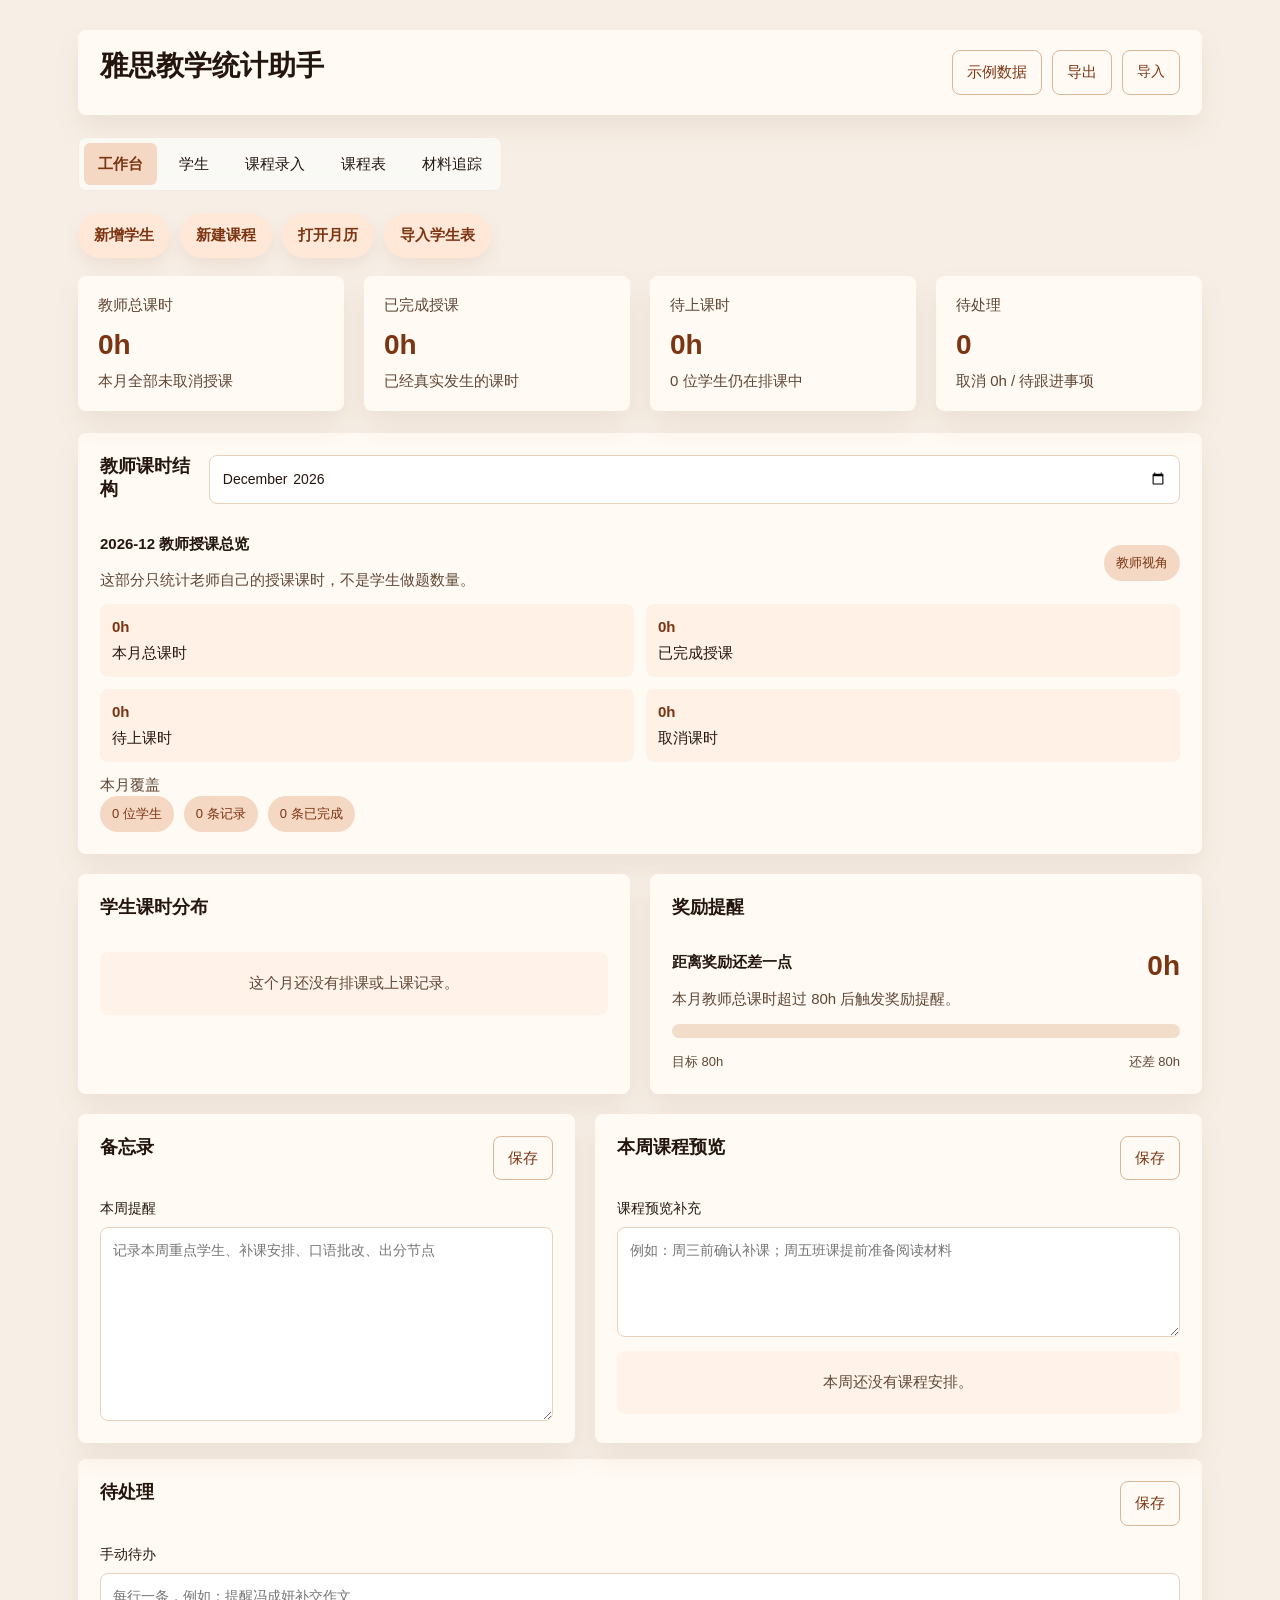
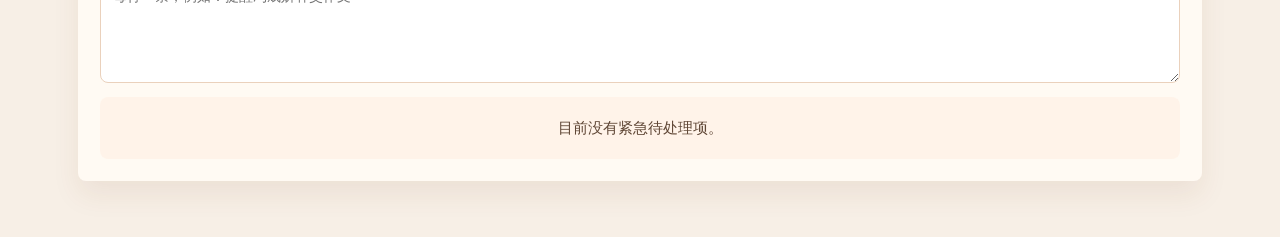
==== index.html @ 8e9b09d6 "Initial version of IELTS teaching assistant" ====
<!DOCTYPE html>
<html lang="zh-CN">
  <head>
    <meta charset="UTF-8" />
    <meta name="viewport" content="width=device-width, initial-scale=1.0" />
    <title>雅思教学统计助手</title>
    <link rel="stylesheet" href="./style.css" />
  </head>
  <body>
    <div class="app-shell">
      <header class="topbar">
        <div class="brand-block">
          <h1>雅思教学统计助手</h1>
        </div>
        <div class="top-actions">
          <button id="seedDemoBtn" class="ghost-btn">示例数据</button>
          <button id="exportBtn" class="ghost-btn">导出</button>
          <label class="ghost-btn import-btn">
            导入
            <input id="importInput" type="file" accept="application/json" />
          </label>
        </div>
      </header>

      <nav class="tab-bar" aria-label="主导航">
        <button class="tab-btn active" data-tab="dashboard">工作台</button>
        <button class="tab-btn" data-tab="students">学生</button>
        <button class="tab-btn" data-tab="records">课程录入</button>
        <button class="tab-btn" data-tab="schedule">课程表</button>
        <button class="tab-btn" data-tab="tracker">材料追踪</button>
      </nav>

      <section class="quick-actions" aria-label="快捷操作">
        <button class="quick-action-btn" data-quick-target="students">新增学生</button>
        <button class="quick-action-btn" data-quick-target="records">新建课程</button>
        <button class="quick-action-btn" data-quick-target="schedule">打开月历</button>
        <button class="quick-action-btn" data-quick-trigger="student-import">导入学生表</button>
      </section>

      <section class="stats-strip" id="summaryGrid"></section>

      <main>
        <section class="tab-panel active" id="dashboard">
          <article class="panel-card priority-panel">
            <div class="panel-head">
              <h2>教师课时结构</h2>
              <input id="monthPicker" type="month" />
            </div>
            <div id="teacherOverviewPanel"></div>
          </article>

          <div class="dashboard-grid">
            <article class="panel-card">
              <div class="panel-head">
                <h2>学生课时分布</h2>
              </div>
              <div id="monthlyHours" class="stack-list compact"></div>
            </article>

            <article class="panel-card">
              <div class="panel-head">
                <h2>奖励提醒</h2>
              </div>
              <div id="rewardPanel"></div>
            </article>
          </div>

          <div class="dashboard-grid dashboard-secondary">
            <article class="panel-card">
              <div class="panel-head">
                <h2>备忘录</h2>
                <button id="saveMemoBtn" type="button" class="ghost-btn">保存</button>
              </div>
              <label class="full-span">
                本周提醒
                <textarea id="memoInput" rows="8" placeholder="记录本周重点学生、补课安排、口语批改、出分节点"></textarea>
              </label>
            </article>

            <article class="panel-card">
              <div class="panel-head">
                <h2>本周课程预览</h2>
                <button id="saveWeekNoteBtn" type="button" class="ghost-btn">保存</button>
              </div>
              <label class="full-span dashboard-note">
                课程预览补充
                <textarea id="weekNoteInput" rows="4" placeholder="例如：周三前确认补课；周五班课提前准备阅读材料"></textarea>
              </label>
              <div id="dashboardWeekPanel" class="stack-list compact"></div>
            </article>
          </div>

          <article class="panel-card full-width">
            <div class="panel-head">
              <h2>待处理</h2>
              <button id="saveTodoBtn" type="button" class="ghost-btn">保存</button>
            </div>
            <label class="full-span dashboard-note">
              手动待办
              <textarea id="todoInput" rows="4" placeholder="每行一条，例如：提醒冯成妍补交作文"></textarea>
            </label>
            <div id="followUpList" class="stack-list"></div>
          </article>
        </section>

        <section class="tab-panel" id="students">
          <div class="workspace-grid">
            <article class="panel-card">
              <div class="panel-head">
                <h2>学生列表</h2>
                <div class="panel-actions">
                  <a class="ghost-btn" href="./student-import-template.xlsx" download>Excel范本</a>
                  <label class="ghost-btn import-btn">
                    导入学生Excel
                    <input id="studentExcelInput" type="file" accept=".xlsx,.csv" />
                  </label>
                </div>
              </div>
              <div id="studentList" class="stack-list"></div>
            </article>

            <article class="panel-card">
              <div class="panel-head">
                <h2>学生资料</h2>
              </div>
              <form id="studentForm" class="form-grid">
                <input type="hidden" id="studentId" />
                <label>
                  学生姓名
                  <input id="studentName" type="text" placeholder="例如：Luna" required />
                </label>
                <div class="field-shell">
                  <span class="field-title">考试类型</span>
                  <input id="studentExam" type="hidden" />
                  <div id="studentExamPicker" class="segmented-row"></div>
                </div>
                <div class="field-shell">
                  <span class="field-title">语言基础</span>
                  <input id="studentFoundation" type="hidden" />
                  <div id="studentFoundationPicker" class="segmented-row"></div>
                </div>
                <label>
                  当前基础分数
                  <input id="studentFoundationScore" type="text" placeholder="例如：IELTS 5.5 / TOEFL 80" />
                </label>
                <div class="field-shell">
                  <div class="field-head">
                    <span class="field-title">目标分数</span>
                    <strong id="studentTargetDisplay">6.5</strong>
                  </div>
                  <input id="studentTargetRange" type="range" />
                  <div id="studentTargetTicks" class="range-ticks"></div>
                </div>
                <input id="studentTarget" type="hidden" />
                <label>
                  考试日期
                  <input id="studentExamDate" type="date" />
                </label>
                <div class="field-shell full-span">
                  <span class="field-title">课程类型</span>
                  <input id="studentCourseMode" type="hidden" />
                  <div id="studentCourseModePicker" class="segmented-row"></div>
                  <div class="form-grid compact-grid">
                    <label>
                      套餐
                      <select id="studentPackagePlan"></select>
                    </label>
                    <label>
                      课时量
                      <input id="studentPackageHours" type="number" min="0" step="1" placeholder="可手动调整" />
                    </label>
                  </div>
                </div>
                <label>
                  匹配助教
                  <select id="studentAssistant">
                    <option value="未匹配">未匹配</option>
                    <option value="Polla">Polla</option>
                    <option value="其他助教">其他助教</option>
                  </select>
                </label>
                <label class="full-span">
                  备注
                  <textarea id="studentNotes" rows="4" placeholder="记录考试日期、学习风格或特殊情况"></textarea>
                </label>
                <div class="form-actions full-span">
                  <button type="submit" class="primary-btn">保存学生</button>
                  <button type="button" id="resetStudentBtn" class="ghost-btn">清空</button>
                </div>
              </form>
            </article>
          </div>
        </section>

        <section class="tab-panel" id="records">
          <div class="workspace-grid record-workspace">
            <article class="panel-card">
              <div class="panel-head">
                <h2>课程录入</h2>
              </div>
              <form id="recordForm" class="record-form">
                <input type="hidden" id="recordId" />
                <input type="hidden" id="recordDuration" />

                <div class="form-grid">
                  <label>
                    学生
                    <select id="recordStudent" required></select>
                  </label>
                  <label>
                    日期
                    <input id="recordDate" type="date" required />
                  </label>
                  <label>
                    状态
                    <select id="recordStatus">
                      <option value="scheduled">已排课</option>
                      <option value="completed">已完成</option>
                      <option value="cancelled">已取消</option>
                    </select>
                  </label>
                </div>

                <section class="form-section">
                  <div class="section-head">
                    <h3>上课时间</h3>
                    <p>用时段来记录一节课，让老师和学生都能看到时间投入的分量。</p>
                  </div>
                  <div class="time-zone-card">
                    <div class="form-grid compact-grid">
                      <label>
                        开始时间
                        <input id="recordStartTime" type="time" required />
                      </label>
                      <label>
                        结束时间
                        <input id="recordEndTime" type="time" required />
                      </label>
                    </div>
                    <div class="time-weight">
                      <div class="time-weight-meta">
                        <span class="field-title">本节课时长</span>
                        <strong id="recordDurationDisplay">2.0h</strong>
                      </div>
                      <div class="time-weight-track">
                        <div id="recordTimeWeightBar" class="time-weight-bar"></div>
                      </div>
                      <div class="time-weight-notes">
                        <span>08:00</span>
                        <span>12:00</span>
                        <span>16:00</span>
                        <span>20:00</span>
                        <span>24:00</span>
                      </div>
                    </div>
                  </div>
                </section>

                <section class="form-section">
                  <div class="section-head">
                    <h3>授课内容</h3>
                    <p>课堂模块、教材和写作记录都归档在这里，和课后作业分开统计。</p>
                  </div>
                  <div id="lessonTagPicker" class="chip-grid"></div>
                  <div class="custom-module-row">
                    <input id="customLessonTagInput" type="text" placeholder="输入新的课堂模块，例如：口语模考" />
                    <button id="addCustomLessonTagBtn" type="button" class="ghost-btn">添加模块</button>
                  </div>
                </section>

                <section class="form-section teaching-content-section">
                  <div class="section-head">
                    <h3>教材模块</h3>
                    <p>不再手输题号，改成按教材结构选取。</p>
                  </div>
                  <div class="material-builder">
                    <div class="builder-grid">
                      <label>
                        模块
                        <select id="builderModule">
                          <option value="listening">剑雅听力</option>
                          <option value="reading">剑雅阅读</option>
                          <option value="external-reading">外刊精读</option>
                        </select>
                      </label>
                      <label>
                        套数
                        <select id="builderSeries"></select>
                      </label>
                      <label>
                        Test
                        <select id="builderTest">
                          <option value="1">Test 1</option>
                          <option value="2">Test 2</option>
                          <option value="3">Test 3</option>
                          <option value="4">Test 4</option>
                        </select>
                      </label>
                    </div>

                    <div id="builderPartPicker" class="chip-grid"></div>

                    <div class="form-actions">
                      <button type="button" id="addCompletedMaterialsBtn" class="primary-btn">加入本次课堂</button>
                      <button type="button" id="addAssignedMaterialsBtn" class="ghost-btn">加入课后作业</button>
                    </div>
                  </div>
                </section>

                <section class="form-section preview-section">
                  <div>
                    <div class="section-mini">本次课堂</div>
                    <div id="completedPreview" class="preview-list"></div>
                  </div>
                  <div>
                    <div class="section-mini">课后作业</div>
                    <div id="assignedPreview" class="preview-list"></div>
                  </div>
                </section>

                <section class="form-section teaching-content-section">
                  <div class="section-head">
                    <h3>写作记录</h3>
                    <p>Task 1 / Task 2 是课堂授课内容，不计入作业完成度。</p>
                  </div>
                  <div class="writing-panel">
                    <div class="section-mini">Task 1 题型</div>
                    <div id="writingTask1Picker" class="chip-grid"></div>
                    <div class="section-mini">Task 2 题型</div>
                    <div id="writingTask2Picker" class="chip-grid"></div>
                    <label class="full-span">
                      写作情况
                      <textarea id="recordWritingNote" rows="3" placeholder="例如：Task2审题偏宽，段落论证需要补例子"></textarea>
                    </label>
                  </div>
                </section>

                <section class="form-section">
                  <div class="section-head">
                    <h3>自动建议</h3>
                    <p>系统会优先推荐该学生还没做过的下一题。</p>
                  </div>
                  <div id="recordSuggestionBox" class="suggestion-row"></div>
                </section>

                <section class="form-section homework-section">
                  <div class="section-head">
                    <h3>课后作业</h3>
                    <p>这里只记录课后任务和完成度，便于后续跟进。</p>
                  </div>
                  <div class="form-grid">
                    <label>
                      作业完成度
                      <input id="recordHomeworkCompletion" type="number" min="0" max="100" step="5" value="0" />
                    </label>
                    <label>
                      作业备注
                      <input id="recordHomeworkNote" type="text" placeholder="例如：整理错题 / 复听 Part3" />
                    </label>
                  </div>
                </section>

                <label class="full-span">
                  课堂备注
                  <textarea id="recordNotes" rows="3" placeholder="补充课堂表现、问题点或下节课目标"></textarea>
                </label>

                <div class="form-actions">
                  <button type="submit" class="primary-btn">保存记录</button>
                  <button type="button" id="resetRecordBtn" class="ghost-btn">清空</button>
                </div>
              </form>
            </article>
            <div id="recordList" hidden></div>
          </div>
        </section>

        <section class="tab-panel" id="schedule">
          <article class="panel-card">
            <div class="panel-head">
              <h2>月历课程表</h2>
              <div class="panel-actions">
                <button id="scheduleTodayBtn" type="button" class="ghost-btn">今天</button>
                <input id="scheduleAnchorDate" type="month" />
              </div>
            </div>
            <div id="scheduleWeekRange" class="tracker-summary"></div>
            <div id="scheduleWeekHeader" class="schedule-week-header"></div>
            <div id="scheduleBoard" class="schedule-board"></div>
          </article>

          <article class="panel-card full-width">
            <div class="panel-head">
              <h2>当天课程</h2>
            </div>
            <div id="scheduleAgenda" class="stack-list"></div>
          </article>
        </section>

        <section class="tab-panel" id="tracker">
          <article class="panel-card">
            <div class="filter-grid">
              <label>
                学生
                <select id="trackerStudent"></select>
              </label>
              <label>
                模块
                <select id="trackerModule">
                  <option value="listening">剑雅听力</option>
                  <option value="reading">剑雅阅读</option>
                  <option value="external-reading">外刊精读</option>
                </select>
              </label>
              <label>
                套数
                <select id="trackerSeries"></select>
              </label>
            </div>

            <div id="trackerSummary" class="tracker-summary"></div>

            <div class="helper-box">
              <div class="section-mini">推荐下次布置</div>
              <div id="trackerSuggestions" class="suggestion-row"></div>
            </div>
          </article>

          <div class="dashboard-grid tracker-grid">
            <article class="panel-card">
              <div class="panel-head">
                <h2>待完成</h2>
              </div>
              <div id="pendingMaterials" class="stack-list compact"></div>
            </article>
            <article class="panel-card">
              <div class="panel-head">
                <h2>最近完成</h2>
              </div>
              <div id="completedMaterials" class="stack-list compact"></div>
            </article>
          </div>

          <article class="panel-card full-width">
            <div class="panel-head">
              <h2>材料总表</h2>
            </div>
            <div id="trackerCatalog" class="catalog-grid"></div>
          </article>
        </section>
      </main>
    </div>

    <script src="./app.js"></script>
  </body>
</html>
---- style.css ----
:root {
  color-scheme: light;
  --bg: #f7efe6;
  --panel: #fffaf3;
  --panel-strong: #ffffff;
  --line: #ead1bc;
  --text: #24160f;
  --muted: #5f4635;
  --brand: #c96426;
  --brand-deep: #7b3512;
  --brand-soft: #f4d8c4;
  --brand-soft-2: #fff1e6;
  --warn: #d99026;
  --danger: #9f4e36;
  --shadow: 0 14px 28px rgba(114, 58, 20, 0.08);
  --font-ui: "SF Pro Text", "PingFang SC", "Hiragino Sans GB", "Microsoft YaHei", sans-serif;
  font-family: var(--font-ui);
}

* {
  box-sizing: border-box;
}

body {
  margin: 0;
  background: var(--bg);
  color: var(--text);
  font-family: var(--font-ui);
  font-size: 15px;
  line-height: 1.5;
}

button,
input,
select,
textarea {
  font: inherit;
}

a {
  text-decoration: none;
}

button,
.import-btn {
  cursor: pointer;
}

.app-shell {
  max-width: 1180px;
  margin: 0 auto;
  padding: 30px 28px 56px;
}

.topbar {
  display: flex;
  justify-content: space-between;
  gap: 16px;
  align-items: flex-start;
  margin-bottom: 22px;
  padding: 20px 22px;
  border-radius: 8px;
  background: var(--panel);
  border: 0;
  box-shadow: var(--shadow);
}

.brand-block {
  min-width: 0;
}

.eyebrow {
  margin: 0 0 6px;
  color: var(--brand);
  font-size: 12px;
  font-weight: 700;
  letter-spacing: 0;
  text-transform: uppercase;
}

h1,
h2,
h3,
p {
  margin-top: 0;
}

h1 {
  margin-bottom: 0;
  font-size: 28px;
  line-height: 1.12;
  letter-spacing: 0;
}

h2 {
  font-size: 18px;
  line-height: 1.3;
}

h3 {
  font-size: 15px;
  line-height: 1.35;
}

.subcopy {
  max-width: 52ch;
  margin-bottom: 0;
  color: var(--muted);
  line-height: 1.6;
}

.top-actions,
.form-actions,
.panel-actions,
.tracker-summary,
.suggestion-row {
  display: flex;
  gap: 10px;
  flex-wrap: wrap;
}

.primary-btn,
.ghost-btn,
.chip-btn,
.filter-chip,
.material-chip,
.preview-chip,
.import-btn {
  border: 1px solid transparent;
  border-radius: 8px;
  padding: 10px 14px;
  transition: background 180ms ease, border-color 180ms ease, color 180ms ease, transform 180ms ease;
}

.primary-btn {
  background: var(--brand);
  color: #fff;
}

.ghost-btn,
.import-btn {
  background: var(--panel);
  border-color: #d9b797;
  color: var(--brand-deep);
}

.chip-btn,
.filter-chip,
.material-chip,
.preview-chip {
  background: var(--brand-soft);
  color: var(--brand-deep);
}

.primary-btn:hover,
.ghost-btn:hover,
.chip-btn:hover,
.filter-chip:hover,
.material-chip:hover,
.preview-chip:hover,
.import-btn:hover {
  transform: translateY(-1px);
}

.import-btn input {
  display: none;
}

.stats-strip,
.dashboard-grid,
.dashboard-secondary,
.workspace-grid,
.form-grid,
.filter-grid,
.builder-grid {
  display: grid;
  gap: 20px;
}

.quick-actions {
  display: flex;
  flex-wrap: wrap;
  gap: 10px;
  margin-bottom: 18px;
}

.quick-action-btn {
  border: 0;
  border-radius: 999px;
  padding: 11px 16px;
  background: #ffe8d7;
  color: var(--brand-deep);
  font-weight: 700;
  box-shadow: 0 8px 18px rgba(123, 53, 18, 0.08);
}

.stats-strip {
  grid-template-columns: repeat(4, minmax(0, 1fr));
  margin-bottom: 22px;
}

.dashboard-grid {
  grid-template-columns: repeat(2, minmax(0, 1fr));
  margin-top: 20px;
}

.dashboard-secondary {
  margin-top: 20px;
  grid-template-columns: minmax(0, 0.9fr) minmax(0, 1.1fr);
}

.priority-panel {
  border-color: #c89469;
  background: #fff8ef;
}

.workspace-grid {
  grid-template-columns: minmax(300px, 0.72fr) minmax(0, 1.28fr);
  align-items: start;
}

.record-workspace {
  max-width: 980px;
  margin: 0 auto;
  grid-template-columns: 1fr;
}

.tracker-grid {
  margin-top: 14px;
}

.summary-card,
.panel-card {
  background: var(--panel);
  border: 0;
  border-radius: 8px;
  box-shadow: var(--shadow);
}

.summary-card {
  min-height: 108px;
  padding: 18px 20px;
}

.summary-label,
label,
.section-head p,
.section-mini,
.summary-note,
.stack-meta,
.catalog-status,
.field-title,
.time-weight-notes,
.schedule-day-label,
.schedule-empty {
  color: var(--muted);
}

.summary-value {
  margin: 8px 0 4px;
  font-size: 28px;
  font-weight: 700;
  color: var(--brand-deep);
}

.tab-bar {
  display: inline-flex;
  gap: 8px;
  padding: 6px;
  margin-bottom: 22px;
  border-radius: 8px;
  background: rgba(251, 252, 248, 0.82);
  border: 0;
  box-shadow: inset 0 0 0 1px rgba(201, 100, 38, 0.1);
  position: sticky;
  top: 12px;
  z-index: 20;
  backdrop-filter: blur(12px);
}

.tab-btn {
  border: 0;
  background: transparent;
  color: var(--text);
  border-radius: 6px;
  padding: 10px 14px;
}

.tab-btn.active {
  background: var(--brand-soft);
  color: var(--brand-deep);
  font-weight: 600;
}

.tab-panel {
  display: none;
}

.tab-panel.active {
  display: block;
}

.panel-card {
  padding: 22px;
}

.panel-head,
.section-head {
  display: flex;
  justify-content: space-between;
  gap: 12px;
  align-items: flex-start;
}

.panel-head {
  margin-bottom: 18px;
}

.section-head p {
  margin-bottom: 0;
  font-size: 13px;
}

.full-width {
  margin-top: 16px;
}

.compact {
  gap: 14px;
}

.stack-list {
  display: grid;
  gap: 12px;
}

.stack-item {
  padding: 14px;
  border: 0;
  border-radius: 8px;
  background: var(--panel-strong);
}

.stack-item.is-current {
  box-shadow: inset 4px 0 0 var(--brand);
  background: var(--brand-soft-2);
}

.stack-item h3 {
  margin-bottom: 6px;
}

.stack-actions {
  display: flex;
  gap: 8px;
  flex-wrap: wrap;
  margin-top: 12px;
}

.record-form,
.form-grid,
.filter-grid,
.builder-grid {
  gap: 18px;
}

.form-grid {
  grid-template-columns: repeat(2, minmax(0, 1fr));
}

.filter-grid,
.builder-grid {
  grid-template-columns: repeat(3, minmax(0, 1fr));
}

.filter-grid {
  align-items: end;
}

label {
  display: grid;
  gap: 8px;
  font-size: 14px;
  color: var(--text);
}

.field-shell {
  display: grid;
  gap: 12px;
  padding: 16px;
  border: 0;
  border-radius: 8px;
  background: var(--brand-soft-2);
}

.field-head {
  display: flex;
  align-items: center;
  justify-content: space-between;
  gap: 10px;
}

.field-head strong {
  color: var(--brand-deep);
  font-size: 15px;
}

.segmented-row {
  display: flex;
  flex-wrap: wrap;
  gap: 10px;
}

.range-ticks {
  display: grid;
  gap: 8px;
  font-size: 12px;
  color: var(--muted);
}

#studentTargetTicks {
  grid-template-columns: repeat(6, minmax(0, 1fr));
}

.range-ticks span {
  text-align: center;
}

.compact-grid {
  align-items: start;
}

input,
select,
textarea {
  width: 100%;
  border: 1px solid var(--line);
  border-radius: 8px;
  padding: 12px;
  background: var(--panel-strong);
  color: var(--text);
  font-size: 14px;
}

textarea {
  resize: vertical;
  min-height: 108px;
}

input[type="range"] {
  padding: 0;
  border: 0;
  background: transparent;
  appearance: none;
  height: 26px;
}

input[type="range"]::-webkit-slider-runnable-track {
  height: 8px;
  border-radius: 999px;
  background: linear-gradient(90deg, #f3d3b8, #c96426);
}

input[type="range"]::-webkit-slider-thumb {
  appearance: none;
  width: 20px;
  height: 20px;
  margin-top: -6px;
  border-radius: 50%;
  background: var(--brand-deep);
  border: 3px solid #ffffff;
  box-shadow: 0 4px 12px rgba(46, 109, 88, 0.2);
}

input[type="range"]::-moz-range-track {
  height: 8px;
  border-radius: 999px;
  background: linear-gradient(90deg, #f3d3b8, #c96426);
}

input[type="range"]::-moz-range-thumb {
  width: 20px;
  height: 20px;
  border: 3px solid #ffffff;
  border-radius: 50%;
  background: var(--brand-deep);
  box-shadow: 0 4px 12px rgba(46, 109, 88, 0.2);
}

select:disabled {
  opacity: 0.5;
}

.full-span {
  grid-column: 1 / -1;
}

.form-section {
  margin: 26px 0;
  padding-top: 4px;
  border-top: 0;
}

.chip-grid,
.preview-list {
  display: flex;
  flex-wrap: wrap;
  gap: 12px;
}

.module-group {
  display: grid;
  gap: 10px;
  padding: 12px;
  border-radius: 8px;
  background: rgba(255, 250, 243, 0.78);
}

.module-group:last-child {
  border-bottom: 0;
}

.filter-chip,
.material-chip {
  background: var(--brand-soft-2);
  border-color: transparent;
}

.filter-chip.is-active,
.material-chip.is-active {
  background: var(--brand);
  border-color: var(--brand);
  color: #fff;
}

.helper-box {
  padding: 16px;
  border-radius: 8px;
  border: 0;
  background: var(--brand-soft-2);
  margin-top: 14px;
}

.preview-section {
  display: grid;
  grid-template-columns: repeat(2, minmax(0, 1fr));
  gap: 14px;
}

.writing-panel {
  display: grid;
  gap: 12px;
  margin-top: 14px;
  padding: 16px;
  border: 0;
  border-radius: 8px;
  background: #fff7ee;
}

.teaching-content-section {
  background: rgba(255, 241, 230, 0.5);
  border-radius: 8px;
  padding: 18px;
}

.preview-chip {
  display: inline-flex;
  align-items: center;
  gap: 8px;
  padding: 8px 12px;
  border-radius: 999px;
}

.preview-chip button {
  border: 0;
  background: transparent;
  color: var(--brand-deep);
  padding: 0;
}

.tag {
  display: inline-flex;
  align-items: center;
  border-radius: 999px;
  padding: 8px 12px;
  background: var(--brand-soft);
  color: var(--brand-deep);
  font-size: 13px;
}

.tracker-summary {
  margin: 14px 0;
}

#trackerSuggestions {
  display: grid;
  grid-template-columns: repeat(auto-fit, minmax(150px, 1fr));
  gap: 12px;
}

#trackerSuggestions .chip-btn {
  min-height: 44px;
  justify-content: center;
  text-align: center;
  white-space: nowrap;
}

.chip-btn {
  display: inline-flex;
  align-items: center;
}

.dashboard-note {
  margin-bottom: 14px;
}

.focus-card {
  display: grid;
  gap: 12px;
}

.focus-title {
  display: flex;
  justify-content: space-between;
  align-items: center;
  gap: 10px;
}

.mini-grid {
  display: grid;
  grid-template-columns: repeat(2, minmax(0, 1fr));
  gap: 12px;
}

.mini-stat {
  padding: 12px;
  border-radius: 8px;
  background: var(--brand-soft-2);
  border: 0;
}

.mini-stat strong {
  display: block;
  margin-bottom: 4px;
  color: var(--brand-deep);
}

.reward-card {
  display: grid;
  gap: 14px;
}

.reward-head,
.reward-foot {
  display: flex;
  justify-content: space-between;
  gap: 12px;
  align-items: flex-start;
}

.reward-head strong {
  color: var(--brand-deep);
  font-size: 28px;
  line-height: 1;
}

.reward-track {
  height: 14px;
  overflow: hidden;
  border-radius: 999px;
  border: 0;
  background: #f1ddc9;
}

.reward-bar {
  height: 100%;
  border-radius: inherit;
  background: var(--brand);
}

.reward-card.is-complete .reward-bar {
  background: linear-gradient(90deg, var(--brand), var(--warn));
}

.reward-foot {
  color: var(--muted);
  font-size: 13px;
}

.status-completed {
  color: var(--brand-deep);
}

.status-assigned {
  color: var(--warn);
}

.status-scheduled {
  color: var(--brand-deep);
}

.status-cancelled {
  color: var(--danger);
}

.catalog-grid {
  display: grid;
  gap: 10px;
  grid-template-columns: repeat(auto-fit, minmax(160px, 1fr));
}

.catalog-card {
  padding: 12px;
  border-radius: 8px;
  border: 0;
  background: var(--panel-strong);
}

.time-zone-card {
  display: grid;
  gap: 18px;
  padding: 18px;
  border-radius: 8px;
  border: 0;
  background: var(--brand-soft-2);
}

.time-weight {
  display: grid;
  gap: 10px;
}

.time-weight-meta {
  display: flex;
  justify-content: space-between;
  align-items: center;
}

.time-weight-meta strong {
  font-size: 18px;
  color: var(--brand-deep);
}

.time-weight-track {
  position: relative;
  height: 18px;
  border-radius: 999px;
  background:
    repeating-linear-gradient(
      90deg,
      rgba(201, 100, 38, 0.12),
      rgba(201, 100, 38, 0.12) 12.5%,
      rgba(201, 100, 38, 0.04) 12.5%,
      rgba(201, 100, 38, 0.04) 25%
  );
  border: 0;
  overflow: hidden;
}

.time-weight-bar {
  position: absolute;
  top: 2px;
  height: 12px;
  border-radius: 999px;
  background: linear-gradient(90deg, var(--brand), #e08b3b);
  left: 8%;
  width: 14%;
  box-shadow: 0 4px 10px rgba(123, 53, 18, 0.18);
}

.time-weight-notes {
  display: grid;
  grid-template-columns: repeat(5, minmax(0, 1fr));
  font-size: 12px;
}

.time-weight-notes span:last-child {
  text-align: right;
}

.schedule-board {
  display: grid;
  grid-template-columns: repeat(7, minmax(0, 1fr));
  gap: 10px;
  margin-top: 18px;
  overflow-x: auto;
  padding-bottom: 4px;
}

.schedule-week-header {
  display: grid;
  grid-template-columns: repeat(7, minmax(0, 1fr));
  gap: 10px;
  margin-top: 12px;
}

.schedule-week-header span {
  padding: 0 4px;
  color: var(--muted);
  font-size: 12px;
  text-align: center;
}

.schedule-day {
  min-height: 148px;
  padding: 14px;
  border-radius: 8px;
  border: 0;
  background: var(--panel-strong);
  display: grid;
  align-content: start;
  gap: 10px;
  color: var(--text);
  text-align: left;
  cursor: pointer;
  box-shadow: inset 0 0 0 1px rgba(201, 100, 38, 0.08);
}

.schedule-day:hover {
  background: #fff7ee;
}

.schedule-day.is-selected {
  box-shadow: inset 0 0 0 2px var(--brand);
  background: var(--brand-soft-2);
}

.schedule-day.is-today .schedule-day-label strong {
  background: var(--brand);
  color: #fff;
}

.schedule-day.is-outside {
  opacity: 0.45;
}

.schedule-day-label {
  display: flex;
  justify-content: space-between;
  gap: 8px;
  align-items: center;
  font-size: 12px;
}

.schedule-day-label strong {
  display: inline-flex;
  align-items: center;
  justify-content: center;
  min-width: 28px;
  height: 28px;
  border-radius: 999px;
  color: var(--brand-deep);
  font-size: 14px;
}

.schedule-course {
  display: grid;
  gap: 4px;
  padding: 10px;
  border-radius: 8px;
  border: 0;
  background: var(--brand-soft-2);
}

.schedule-course strong {
  color: var(--brand-deep);
  font-size: 13px;
}

.schedule-empty,
.schedule-more {
  font-size: 13px;
}

.schedule-more {
  color: var(--brand-deep);
  font-weight: 700;
}

.empty-state {
  padding: 20px;
  border-radius: 8px;
  border: 0;
  background: rgba(255, 241, 230, 0.7);
  color: var(--muted);
  text-align: center;
}

.student-title,
.panel-actions,
.custom-module-row {
  display: flex;
  align-items: center;
  gap: 10px;
  flex-wrap: wrap;
}

.student-title h3 {
  margin-bottom: 0;
}

.course-badge {
  display: inline-flex;
  align-items: center;
  min-height: 24px;
  border-radius: 999px;
  padding: 4px 10px;
  font-size: 12px;
  font-weight: 700;
}

.course-badge.is-one-on-one {
  background: #ffe3cf;
  color: #7b3512;
}

.course-badge.is-class {
  background: #f8d99b;
  color: #5b3510;
}

.custom-module-row {
  margin-top: 14px;
  align-items: stretch;
}

.custom-module-row input {
  flex: 1 1 260px;
}

@media (max-width: 980px) {
  .topbar,
  .panel-head,
  .section-head {
    flex-direction: column;
  }

  .dashboard-grid,
  .dashboard-secondary,
  .workspace-grid,
  .form-grid,
  .filter-grid,
  .builder-grid,
  .preview-section,
  .mini-grid,
  #studentTargetTicks,
  .time-weight-notes {
    grid-template-columns: 1fr;
  }

  .stats-strip {
    grid-template-columns: repeat(2, minmax(0, 1fr));
  }

  .summary-card {
    min-height: 90px;
    padding: 16px;
  }

  .schedule-board,
  .schedule-week-header {
    grid-template-columns: repeat(7, minmax(116px, 1fr));
  }

  .schedule-board {
    overflow-x: visible;
  }

  .tab-bar {
    display: flex;
    width: 100%;
    flex-wrap: wrap;
  }
}

@media (max-width: 560px) {
  .app-shell {
    padding: 22px 16px 40px;
  }

  .topbar {
    padding: 18px;
  }

  .top-actions,
  .panel-actions {
    width: 100%;
  }

  .ghost-btn,
  .import-btn,
  .quick-action-btn {
    flex: 1 1 calc(50% - 10px);
    justify-content: center;
    text-align: center;
  }

  .stats-strip {
    grid-template-columns: 1fr;
  }
}
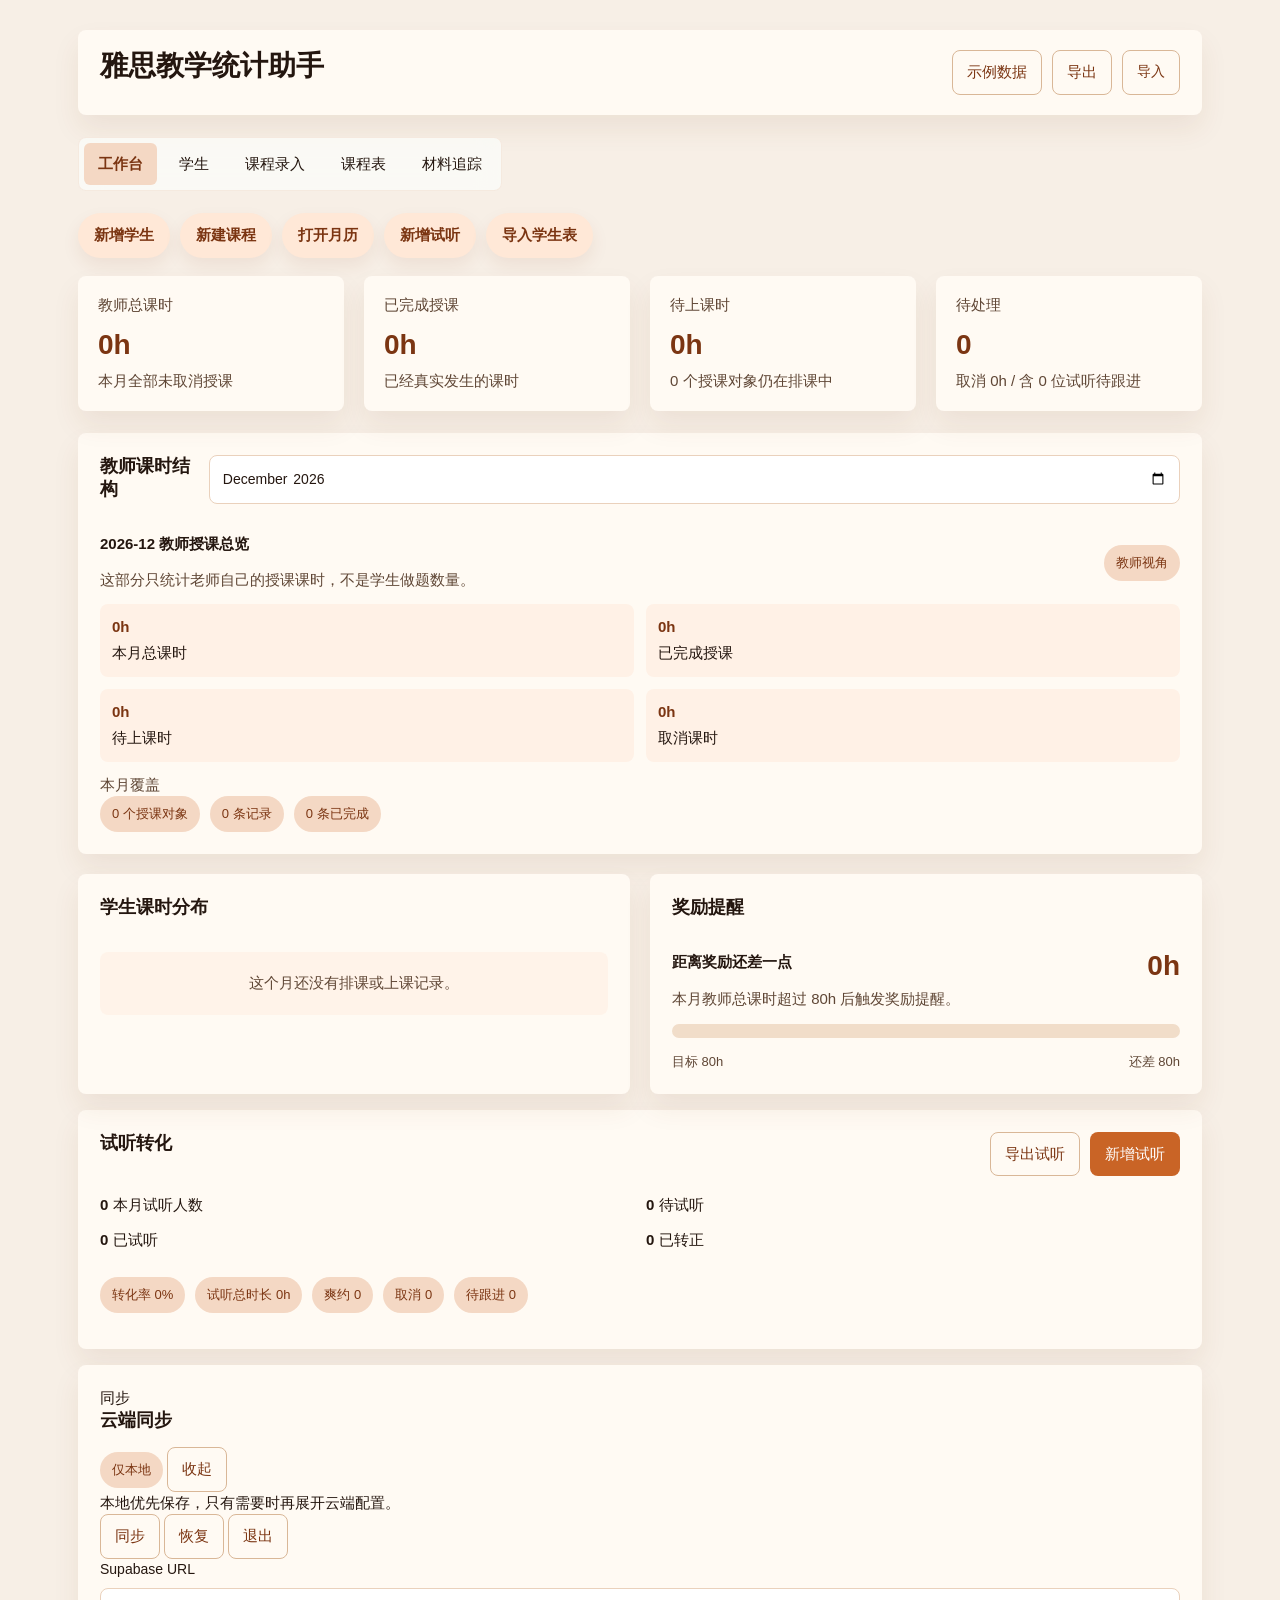
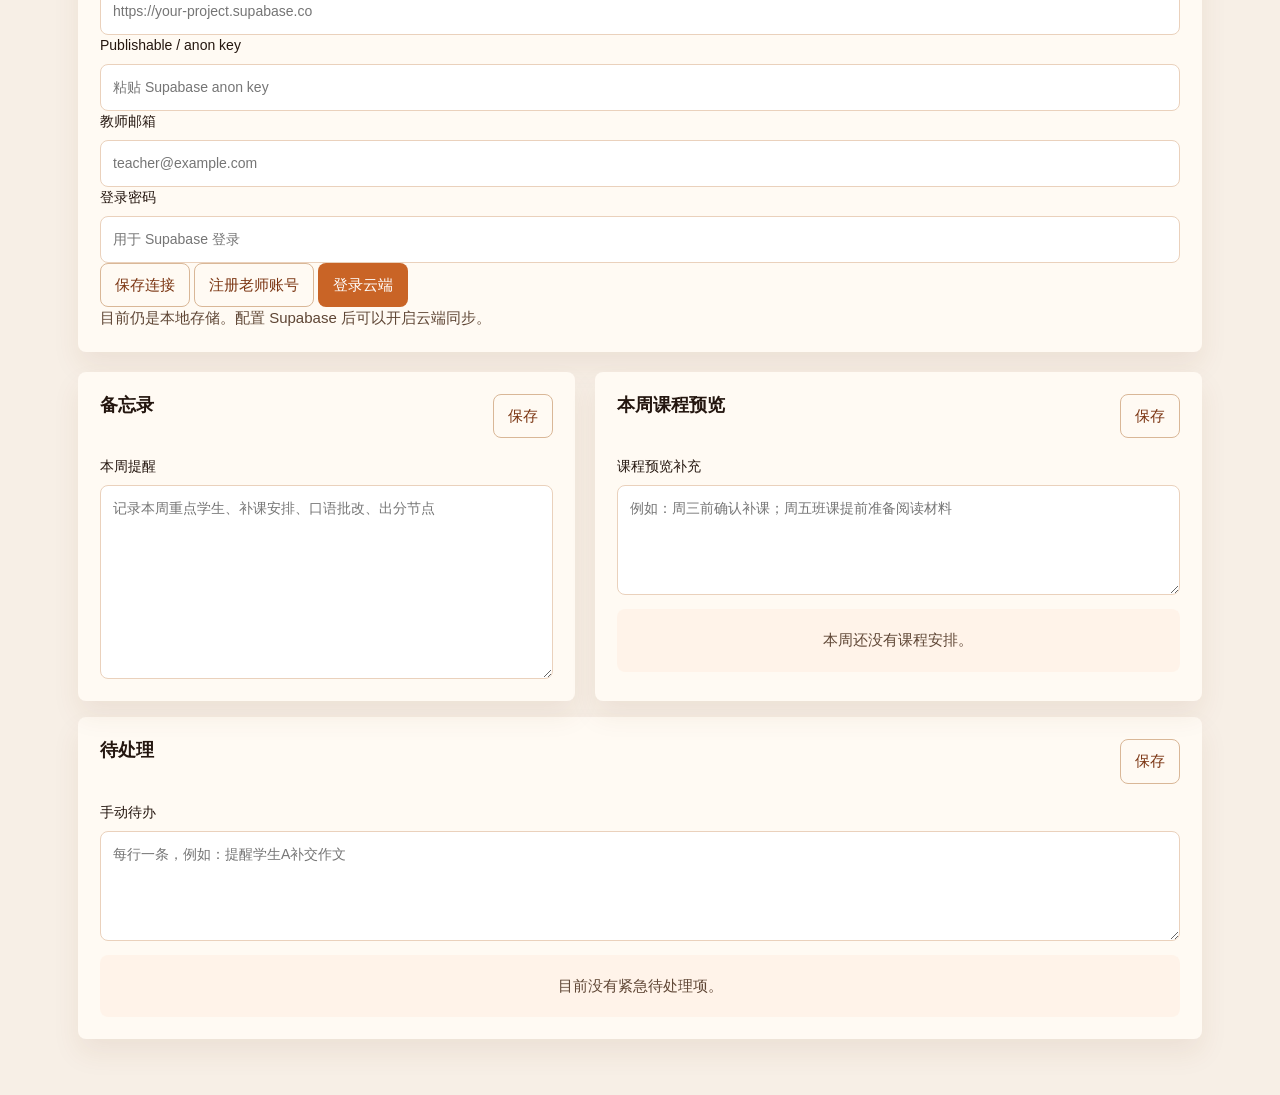
==== commit 7655a817: "Remove sample student data and privacy defaults" ====
--- a/index.html
+++ b/index.html
@@ -4,7 +4,7 @@
     <meta charset="UTF-8" />
     <meta name="viewport" content="width=device-width, initial-scale=1.0" />
     <title>雅思教学统计助手</title>
-    <link rel="stylesheet" href="./style.css" />
+    <link rel="stylesheet" href="./style.css?v=20260521-privacy" />
   </head>
   <body>
     <div class="app-shell">
@@ -34,6 +34,7 @@
         <button class="quick-action-btn" data-quick-target="students">新增学生</button>
         <button class="quick-action-btn" data-quick-target="records">新建课程</button>
         <button class="quick-action-btn" data-quick-target="schedule">打开月历</button>
+        <button class="quick-action-btn" id="openTrialModalBtn" type="button">新增试听</button>
         <button class="quick-action-btn" data-quick-trigger="student-import">导入学生表</button>
       </section>
 
@@ -65,6 +66,64 @@
             </article>
           </div>
 
+          <article class="panel-card full-width">
+            <div class="panel-head">
+              <h2>试听转化</h2>
+              <div class="panel-actions">
+                <button id="dashboardTrialExportBtn" type="button" class="ghost-btn">导出试听</button>
+                <button id="dashboardTrialCreateBtn" type="button" class="primary-btn">新增试听</button>
+              </div>
+            </div>
+            <div id="trialOverviewPanel"></div>
+          </article>
+
+          <article class="panel-card full-width cloud-panel" id="cloudPanel">
+            <div class="cloud-card-head">
+              <div>
+                <div class="panel-kicker">同步</div>
+                <h2>云端同步</h2>
+              </div>
+              <div class="cloud-summary-meta">
+                <span id="cloudStatusBadge" class="tag">仅本地</span>
+                <button id="toggleCloudPanelBtn" type="button" class="ghost-btn">收起</button>
+              </div>
+            </div>
+            <div class="cloud-summary-bar">
+              <div id="cloudSummaryText" class="cloud-summary-text">本地保存中，暂未连接云端。</div>
+              <div class="cloud-actions compact-actions">
+                <button id="cloudPushBtn" type="button" class="ghost-btn">同步</button>
+                <button id="cloudPullBtn" type="button" class="ghost-btn">恢复</button>
+                <button id="cloudLogoutBtn" type="button" class="ghost-btn">退出</button>
+              </div>
+            </div>
+            <div id="cloudPanelBody" class="cloud-panel-body">
+              <div class="cloud-grid">
+                <label>
+                  Supabase URL
+                  <input id="cloudUrl" type="url" placeholder="https://your-project.supabase.co" />
+                </label>
+                <label>
+                  Publishable / anon key
+                  <input id="cloudAnonKey" type="password" placeholder="粘贴 Supabase anon key" />
+                </label>
+                <label>
+                  教师邮箱
+                  <input id="cloudEmail" type="email" placeholder="teacher@example.com" />
+                </label>
+                <label>
+                  登录密码
+                  <input id="cloudPassword" type="password" placeholder="用于 Supabase 登录" />
+                </label>
+              </div>
+              <div class="cloud-actions">
+                <button id="saveCloudConfigBtn" type="button" class="ghost-btn">保存连接</button>
+                <button id="cloudSignUpBtn" type="button" class="ghost-btn">注册老师账号</button>
+                <button id="cloudLoginBtn" type="button" class="primary-btn">登录云端</button>
+              </div>
+            </div>
+            <div id="cloudStatusText" class="stack-meta">目前仍是本地存储。配置 Supabase 后可以开启云端同步。</div>
+          </article>
+
           <div class="dashboard-grid dashboard-secondary">
             <article class="panel-card">
               <div class="panel-head">
@@ -97,7 +156,7 @@
             </div>
             <label class="full-span dashboard-note">
               手动待办
-              <textarea id="todoInput" rows="4" placeholder="每行一条，例如：提醒冯成妍补交作文"></textarea>
+              <textarea id="todoInput" rows="4" placeholder="每行一条，例如：提醒学生A补交作文"></textarea>
             </label>
             <div id="followUpList" class="stack-list"></div>
           </article>
@@ -127,7 +186,7 @@
                 <input type="hidden" id="studentId" />
                 <label>
                   学生姓名
-                  <input id="studentName" type="text" placeholder="例如：Luna" required />
+                  <input id="studentName" type="text" placeholder="例如：学生A" required />
                 </label>
                 <div class="field-shell">
                   <span class="field-title">考试类型</span>
@@ -171,11 +230,16 @@
                     </label>
                   </div>
                 </div>
+                <label id="studentClassNameField" class="full-span" hidden>
+                  所属班级（班课用）
+                  <input id="studentClassName" type="text" list="classNameSuggestions" placeholder="例如：雅思强化春季班" />
+                </label>
+                <datalist id="classNameSuggestions"></datalist>
                 <label>
                   匹配助教
                   <select id="studentAssistant">
                     <option value="未匹配">未匹配</option>
-                    <option value="Polla">Polla</option>
+                    <option value="助教A">助教A</option>
                     <option value="其他助教">其他助教</option>
                   </select>
                 </label>
@@ -204,7 +268,7 @@
 
                 <div class="form-grid">
                   <label>
-                    学生
+                    授课对象
                     <select id="recordStudent" required></select>
                   </label>
                   <label>
@@ -220,6 +284,55 @@
                     </select>
                   </label>
                 </div>
+                <div id="recordTargetMeta" class="tracker-summary"></div>
+                <div class="record-compact-bar">
+                  <div id="recordSectionSummary" class="stack-meta">已自动收起低频项。</div>
+                  <button id="collapseRecordSectionsBtn" type="button" class="ghost-btn">收起次要项</button>
+                </div>
+
+                <section class="form-section">
+                  <div class="section-head">
+                    <h3>本节课聚焦</h3>
+                    <p>先选主讲方向，再补一句课堂总结；其他区域只在这节课确实涉及的时候填写。</p>
+                  </div>
+                  <input id="recordLessonFocus" type="hidden" />
+                  <div id="recordLessonFocusPicker" class="segmented-row"></div>
+                  <label class="full-span">
+                    本节课核心内容
+                    <textarea id="recordLessonSummary" rows="3" placeholder="例如：听力 Part3 定位 + 选择题陷阱拆解；口语 Part2 先搭故事线，再补细节"></textarea>
+                  </label>
+                  <div id="recordFocusHint" class="section-inline-note"></div>
+                </section>
+
+                <section class="form-section interaction-section is-collapsible" data-record-section="interaction">
+                  <div class="section-head section-head-collapsible">
+                    <h3>老师交互（可选）</h3>
+                    <p>只记录值得回看的提问、回应和下次引导。</p>
+                    <button type="button" class="ghost-btn section-toggle-btn" data-toggle-record-section="interaction">展开</button>
+                  </div>
+                  <div class="form-section-body">
+                    <div class="interaction-grid">
+                      <label>
+                        课堂提问
+                        <textarea id="recordTeacherPrompt" rows="3" placeholder="例如：让学生复述 Part3 选择题定位步骤，并追问为什么排除 B"></textarea>
+                      </label>
+                      <label>
+                        学生回应
+                        <textarea id="recordStudentResponse" rows="3" placeholder="例如：能说出关键词，但同义替换判断还不够稳定"></textarea>
+                      </label>
+                      <label class="full-span">
+                        下次引导
+                        <textarea id="recordNextGuidance" rows="3" placeholder="例如：下节课先用 10 分钟口头复盘定位流程，再进入新题训练"></textarea>
+                      </label>
+                    </div>
+                    <div class="interaction-presets" aria-label="常用交互模板">
+                      <button type="button" class="chip-btn" data-interaction-preset="复述解题步骤">复述步骤</button>
+                      <button type="button" class="chip-btn" data-interaction-preset="解释错误原因">解释错因</button>
+                      <button type="button" class="chip-btn" data-interaction-preset="限时口头反馈">口头反馈</button>
+                      <button type="button" class="chip-btn" data-interaction-preset="下次先复盘">下次复盘</button>
+                    </div>
+                  </div>
+                </section>
 
                 <section class="form-section">
                   <div class="section-head">
@@ -236,6 +349,12 @@
                         结束时间
                         <input id="recordEndTime" type="time" required />
                       </label>
+                    </div>
+                    <div class="time-preset-row" aria-label="常用课时时长">
+                      <button type="button" class="chip-btn" data-duration-hours="1">1h</button>
+                      <button type="button" class="chip-btn" data-duration-hours="1.5">1.5h</button>
+                      <button type="button" class="chip-btn" data-duration-hours="2">2h</button>
+                      <button type="button" class="chip-btn" data-duration-hours="3">3h</button>
                     </div>
                     <div class="time-weight">
                       <div class="time-weight-meta">
@@ -256,118 +375,167 @@
                   </div>
                 </section>
 
-                <section class="form-section">
-                  <div class="section-head">
+                <section class="form-section is-collapsible" data-record-section="lesson-tags">
+                  <div class="section-head section-head-collapsible">
                     <h3>授课内容</h3>
-                    <p>课堂模块、教材和写作记录都归档在这里，和课后作业分开统计。</p>
-                  </div>
-                  <div id="lessonTagPicker" class="chip-grid"></div>
-                  <div class="custom-module-row">
-                    <input id="customLessonTagInput" type="text" placeholder="输入新的课堂模块，例如：口语模考" />
-                    <button id="addCustomLessonTagBtn" type="button" class="ghost-btn">添加模块</button>
-                  </div>
-                </section>
-
-                <section class="form-section teaching-content-section">
-                  <div class="section-head">
-                    <h3>教材模块</h3>
-                    <p>不再手输题号，改成按教材结构选取。</p>
-                  </div>
-                  <div class="material-builder">
-                    <div class="builder-grid">
+                    <p>这里只放这节课真正讲到的模块。没有覆盖的板块可以不填，不需要把听说读写都勾一遍。</p>
+                    <button type="button" class="ghost-btn section-toggle-btn" data-toggle-record-section="lesson-tags">展开</button>
+                  </div>
+                  <div class="form-section-body">
+                    <div id="lessonTagPicker" class="chip-grid"></div>
+                    <div class="custom-module-row">
+                      <input id="customLessonTagInput" type="text" placeholder="输入新的课堂模块，例如：口语模考" />
+                      <button id="addCustomLessonTagBtn" type="button" class="ghost-btn">添加模块</button>
+                    </div>
+                  </div>
+                </section>
+
+                <section class="form-section teaching-content-section is-collapsible" data-record-section="materials">
+                  <div class="section-head section-head-collapsible">
+                    <h3>教材模块（可选）</h3>
+                    <p>如果这节课用了具体题号，再补在这里。口语课、策略课或讲评课可以直接略过。</p>
+                    <button type="button" class="ghost-btn section-toggle-btn" data-toggle-record-section="materials">展开</button>
+                  </div>
+                  <div class="form-section-body">
+                    <div class="material-builder">
+                      <div class="builder-grid">
+                        <label>
+                          模块
+                          <select id="builderModule">
+                            <option value="listening">剑雅听力</option>
+                            <option value="reading">剑雅阅读</option>
+                            <option value="external-reading">外刊精读</option>
+                          </select>
+                        </label>
+                        <label>
+                          套数
+                          <select id="builderSeries"></select>
+                        </label>
+                        <label>
+                          Test
+                          <select id="builderTest">
+                            <option value="1">Test 1</option>
+                            <option value="2">Test 2</option>
+                            <option value="3">Test 3</option>
+                            <option value="4">Test 4</option>
+                          </select>
+                        </label>
+                      </div>
+
+                      <div id="builderPartPicker" class="chip-grid"></div>
+
+                      <div class="form-actions">
+                        <button type="button" id="addCompletedMaterialsBtn" class="primary-btn">加入本次课堂</button>
+                        <button type="button" id="addAssignedMaterialsBtn" class="ghost-btn">加入课后作业</button>
+                      </div>
+                    </div>
+                  </div>
+                </section>
+
+                <section class="form-section preview-section is-collapsible" data-record-section="preview">
+                  <div class="section-head section-head-collapsible">
+                    <h3>已选内容</h3>
+                    <p>这里会汇总你刚刚加进来的课堂题号和作业题号。</p>
+                    <button type="button" class="ghost-btn section-toggle-btn" data-toggle-record-section="preview">展开</button>
+                  </div>
+                  <div class="form-section-body preview-section-body">
+                    <div>
+                      <div class="section-mini">本次课堂</div>
+                      <div id="completedPreview" class="preview-list"></div>
+                    </div>
+                    <div>
+                      <div class="section-mini">课后作业</div>
+                      <div id="assignedPreview" class="preview-list"></div>
+                    </div>
+                  </div>
+                </section>
+
+                <section class="form-section teaching-content-section is-collapsible" data-record-section="writing">
+                  <div class="section-head section-head-collapsible">
+                    <h3>写作补充（如本节涉及）</h3>
+                    <p>只有这节课真的讲到写作，再记录 Task 题型和课堂表现。</p>
+                    <button type="button" class="ghost-btn section-toggle-btn" data-toggle-record-section="writing">展开</button>
+                  </div>
+                  <div class="form-section-body">
+                    <div class="writing-panel">
+                      <div class="section-mini">Task 1 题型</div>
+                      <div id="writingTask1Picker" class="chip-grid"></div>
+                      <div class="section-mini">Task 2 题型</div>
+                      <div id="writingTask2Picker" class="chip-grid"></div>
+                      <label class="full-span">
+                        写作情况
+                        <textarea id="recordWritingNote" rows="3" placeholder="例如：Task2审题偏宽，段落论证需要补例子"></textarea>
+                      </label>
+                    </div>
+                  </div>
+                </section>
+
+                <section class="form-section is-collapsible" data-record-section="suggestions">
+                  <div class="section-head section-head-collapsible">
+                    <h3>自动建议</h3>
+                    <p>一对一会按个人进度推荐下一题；班课请按班级进度手动布置。</p>
+                    <button type="button" class="ghost-btn section-toggle-btn" data-toggle-record-section="suggestions">展开</button>
+                  </div>
+                  <div class="form-section-body">
+                    <div id="recordSuggestionBox" class="suggestion-row"></div>
+                  </div>
+                </section>
+
+                <section class="form-section homework-section is-collapsible" data-record-section="homework">
+                  <div class="section-head section-head-collapsible">
+                    <h3>课后作业（可空）</h3>
+                    <p>有作业就写，没有也可以直接保存。</p>
+                    <button type="button" class="ghost-btn section-toggle-btn" data-toggle-record-section="homework">收起</button>
+                  </div>
+                  <div class="form-section-body">
+                    <div class="form-grid">
                       <label>
-                        模块
-                        <select id="builderModule">
-                          <option value="listening">剑雅听力</option>
-                          <option value="reading">剑雅阅读</option>
-                          <option value="external-reading">外刊精读</option>
-                        </select>
+                        上次作业完成度（选填）
+                        <input id="recordHomeworkCompletion" type="number" min="0" max="100" step="5" value="0" />
                       </label>
-                      <label>
-                        套数
-                        <select id="builderSeries"></select>
+                      <label class="full-span">
+                        本次课后作业（可空）
+                        <textarea id="recordHomeworkNote" rows="3" placeholder="例如：复听 C16 Test3 Part3；整理选择题陷阱；写一篇 Task2 提纲"></textarea>
                       </label>
-                      <label>
-                        Test
-                        <select id="builderTest">
-                          <option value="1">Test 1</option>
-                          <option value="2">Test 2</option>
-                          <option value="3">Test 3</option>
-                          <option value="4">Test 4</option>
-                        </select>
-                      </label>
-                    </div>
-
-                    <div id="builderPartPicker" class="chip-grid"></div>
-
-                    <div class="form-actions">
-                      <button type="button" id="addCompletedMaterialsBtn" class="primary-btn">加入本次课堂</button>
-                      <button type="button" id="addAssignedMaterialsBtn" class="ghost-btn">加入课后作业</button>
-                    </div>
-                  </div>
-                </section>
-
-                <section class="form-section preview-section">
-                  <div>
-                    <div class="section-mini">本次课堂</div>
-                    <div id="completedPreview" class="preview-list"></div>
-                  </div>
-                  <div>
-                    <div class="section-mini">课后作业</div>
-                    <div id="assignedPreview" class="preview-list"></div>
-                  </div>
-                </section>
-
-                <section class="form-section teaching-content-section">
-                  <div class="section-head">
-                    <h3>写作记录</h3>
-                    <p>Task 1 / Task 2 是课堂授课内容，不计入作业完成度。</p>
-                  </div>
-                  <div class="writing-panel">
-                    <div class="section-mini">Task 1 题型</div>
-                    <div id="writingTask1Picker" class="chip-grid"></div>
-                    <div class="section-mini">Task 2 题型</div>
-                    <div id="writingTask2Picker" class="chip-grid"></div>
+                    </div>
+                  </div>
+                </section>
+
+                <section class="form-section is-collapsible" data-record-section="feedback">
+                  <div class="section-head section-head-collapsible">
+                    <h3>课程反馈预览</h3>
+                    <p>系统会优先抓取本节课核心内容，再结合作业安排，自动生成一版可直接发送的反馈。</p>
+                    <button type="button" class="ghost-btn section-toggle-btn" data-toggle-record-section="feedback">展开</button>
+                  </div>
+                  <div class="form-section-body">
+                    <div class="helper-box">
+                      <textarea id="recordFeedbackPreview" class="feedback-preview" rows="6" readonly placeholder="录入课堂内容和课后作业后，这里会自动生成课程反馈"></textarea>
+                      <div class="form-actions">
+                        <button id="copyRecordFeedbackBtn" type="button" class="primary-btn">复制课程反馈</button>
+                      </div>
+                    </div>
+                  </div>
+                </section>
+
+                <section class="form-section is-collapsible" data-record-section="notes">
+                  <div class="section-head section-head-collapsible">
+                    <h3>课堂备注</h3>
+                    <p>只在需要补充课堂表现、学生反应或下节课目标时再展开。</p>
+                    <button type="button" class="ghost-btn section-toggle-btn" data-toggle-record-section="notes">展开</button>
+                  </div>
+                  <div class="form-section-body">
                     <label class="full-span">
-                      写作情况
-                      <textarea id="recordWritingNote" rows="3" placeholder="例如：Task2审题偏宽，段落论证需要补例子"></textarea>
+                      课堂备注
+                      <textarea id="recordNotes" rows="3" placeholder="补充课堂表现、问题点或下节课目标"></textarea>
                     </label>
                   </div>
                 </section>
 
-                <section class="form-section">
-                  <div class="section-head">
-                    <h3>自动建议</h3>
-                    <p>系统会优先推荐该学生还没做过的下一题。</p>
-                  </div>
-                  <div id="recordSuggestionBox" class="suggestion-row"></div>
-                </section>
-
-                <section class="form-section homework-section">
-                  <div class="section-head">
-                    <h3>课后作业</h3>
-                    <p>这里只记录课后任务和完成度，便于后续跟进。</p>
-                  </div>
-                  <div class="form-grid">
-                    <label>
-                      作业完成度
-                      <input id="recordHomeworkCompletion" type="number" min="0" max="100" step="5" value="0" />
-                    </label>
-                    <label>
-                      作业备注
-                      <input id="recordHomeworkNote" type="text" placeholder="例如：整理错题 / 复听 Part3" />
-                    </label>
-                  </div>
-                </section>
-
-                <label class="full-span">
-                  课堂备注
-                  <textarea id="recordNotes" rows="3" placeholder="补充课堂表现、问题点或下节课目标"></textarea>
-                </label>
-
                 <div class="form-actions">
-                  <button type="submit" class="primary-btn">保存记录</button>
+                  <button id="saveRecordBtn" type="submit" class="primary-btn">保存记录</button>
+                  <button id="saveAndCopyRecordBtn" type="submit" class="ghost-btn">保存并复制反馈</button>
                   <button type="button" id="resetRecordBtn" class="ghost-btn">清空</button>
+                  <div id="recordSaveStatus" class="save-status" aria-live="polite"></div>
                 </div>
               </form>
             </article>
@@ -378,22 +546,48 @@
         <section class="tab-panel" id="schedule">
           <article class="panel-card">
             <div class="panel-head">
-              <h2>月历课程表</h2>
+              <div>
+                <div class="panel-kicker">班课 · 试听 · 课表</div>
+                <h2>月历课程表</h2>
+              </div>
               <div class="panel-actions">
+                <button id="scheduleTrialCreateBtn" type="button" class="primary-btn">新增试听</button>
+                <button id="trialExportBtn" type="button" class="ghost-btn">导出试听</button>
                 <button id="scheduleTodayBtn" type="button" class="ghost-btn">今天</button>
                 <input id="scheduleAnchorDate" type="month" />
               </div>
             </div>
+            <div id="scheduleInsightPanel" class="schedule-insight-grid"></div>
             <div id="scheduleWeekRange" class="tracker-summary"></div>
             <div id="scheduleWeekHeader" class="schedule-week-header"></div>
             <div id="scheduleBoard" class="schedule-board"></div>
           </article>
 
+          <div class="schedule-workspace">
+            <article class="panel-card">
+              <div class="panel-head">
+                <h2>当天课程</h2>
+              </div>
+              <div id="scheduleAgenda" class="stack-list"></div>
+            </article>
+
+            <article class="panel-card">
+              <div class="panel-head">
+                <h2>班课进度</h2>
+              </div>
+              <div id="classCohortPanel" class="stack-list compact"></div>
+            </article>
+          </div>
+
           <article class="panel-card full-width">
             <div class="panel-head">
-              <h2>当天课程</h2>
-            </div>
-            <div id="scheduleAgenda" class="stack-list"></div>
+              <h2>试听名单</h2>
+              <div class="panel-actions">
+                <button id="scheduleTrialCreateSecondaryBtn" type="button" class="ghost-btn">录入试听</button>
+              </div>
+            </div>
+            <div id="trialPipelinePanel" class="trial-pipeline"></div>
+            <div id="trialList" class="stack-list"></div>
           </article>
         </section>
 
@@ -451,6 +645,110 @@
       </main>
     </div>
 
-    <script src="./app.js"></script>
+    <div id="trialModal" class="modal-shell" hidden>
+      <div id="trialModalBackdrop" class="modal-backdrop"></div>
+      <div class="modal-dialog" role="dialog" aria-modal="true" aria-labelledby="trialModalTitle">
+        <div class="panel-head">
+          <div>
+            <div class="panel-kicker">试听</div>
+            <h2 id="trialModalTitle">试听学生录入</h2>
+          </div>
+          <button id="closeTrialModalBtn" type="button" class="ghost-btn">关闭</button>
+        </div>
+        <form id="trialForm" class="form-grid">
+          <input type="hidden" id="trialId" />
+          <label>
+            学生姓名
+            <input id="trialName" type="text" placeholder="例如：试听A" required />
+          </label>
+          <label>
+            联系方式
+            <input id="trialContact" type="text" placeholder="微信 / 手机 / 备注" />
+          </label>
+          <label>
+            来源渠道
+            <select id="trialSource">
+              <option value="转介绍">转介绍</option>
+              <option value="社媒">社媒</option>
+              <option value="老学员">老学员</option>
+              <option value="校区咨询">校区咨询</option>
+              <option value="其他">其他</option>
+            </select>
+          </label>
+          <label>
+            考试类型
+            <select id="trialExam">
+              <option value="IELTS">IELTS</option>
+              <option value="TOEFL">TOEFL</option>
+              <option value="PTE">PTE</option>
+              <option value="DET">DET</option>
+            </select>
+          </label>
+          <label>
+            当前基础
+            <select id="trialFoundation">
+              <option value="零基础">零基础</option>
+              <option value="薄弱">薄弱</option>
+              <option value="中等">中等</option>
+              <option value="较稳">较稳</option>
+              <option value="冲分">冲分</option>
+            </select>
+          </label>
+          <label>
+            目标分数
+            <input id="trialTarget" type="text" placeholder="例如：6.5" />
+          </label>
+          <label>
+            试听日期
+            <input id="trialDate" type="date" required />
+          </label>
+          <label>
+            试听形式
+            <select id="trialMode">
+              <option value="线上">线上</option>
+              <option value="线下">线下</option>
+            </select>
+          </label>
+          <label>
+            开始时间
+            <input id="trialStartTime" type="time" required />
+          </label>
+          <label>
+            结束时间
+            <input id="trialEndTime" type="time" required />
+          </label>
+          <label>
+            试听状态
+            <select id="trialStatus">
+              <option value="scheduled">已预约</option>
+              <option value="completed">已试听</option>
+              <option value="no-show">爽约</option>
+              <option value="cancelled">取消</option>
+              <option value="converted">已转正</option>
+              <option value="paused">暂不跟进</option>
+            </select>
+          </label>
+          <label>
+            下次跟进
+            <input id="trialFollowUpDate" type="date" />
+          </label>
+          <label class="full-span">
+            试听情况
+            <textarea id="trialFeedback" rows="3" placeholder="记录课堂反馈、意向程度、家长反应"></textarea>
+          </label>
+          <label class="full-span">
+            备注
+            <textarea id="trialNotes" rows="3" placeholder="记录价格沟通、待回访点、材料需求"></textarea>
+          </label>
+          <div class="form-actions full-span">
+            <button id="cancelTrialBtn" type="button" class="ghost-btn">取消</button>
+            <button type="submit" class="primary-btn">保存试听</button>
+            <button id="resetTrialBtn" type="button" class="ghost-btn">清空</button>
+          </div>
+        </form>
+      </div>
+    </div>
+
+    <script src="./app.js?v=20260521-privacy"></script>
   </body>
 </html>
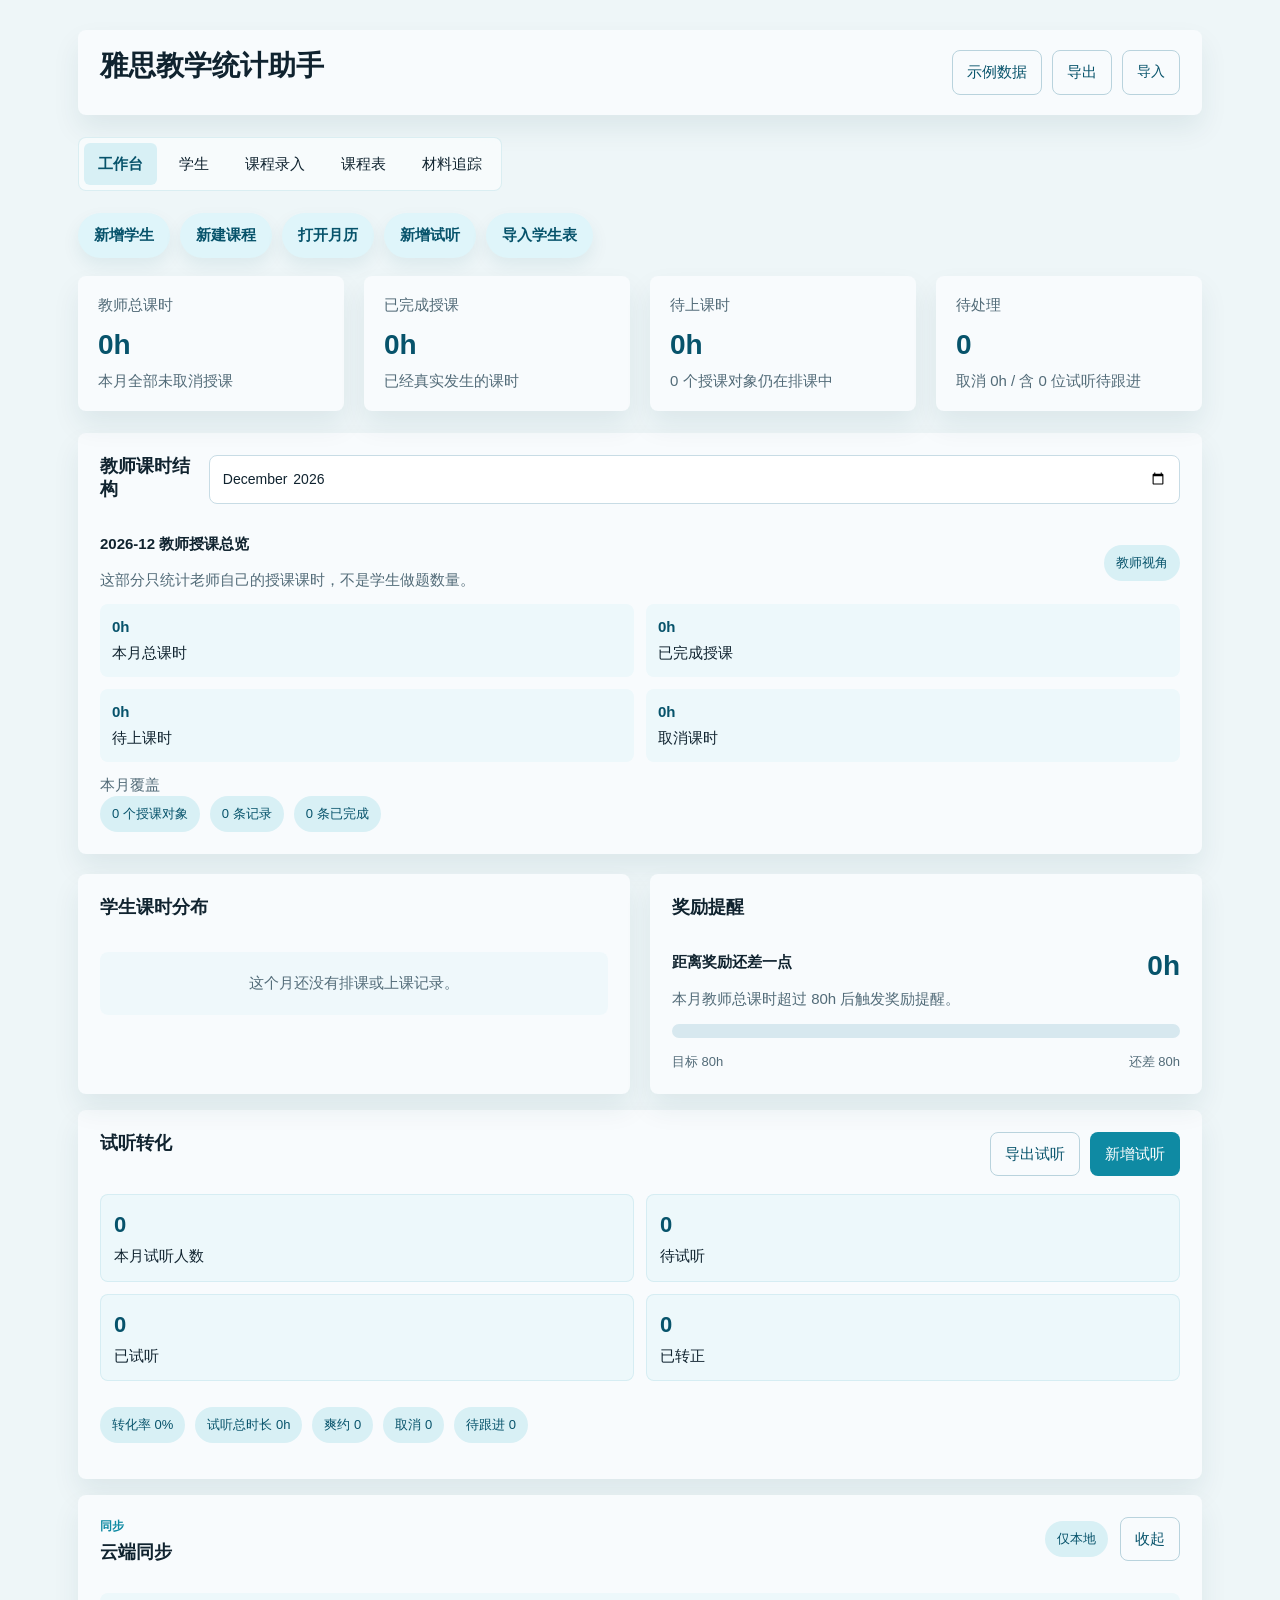
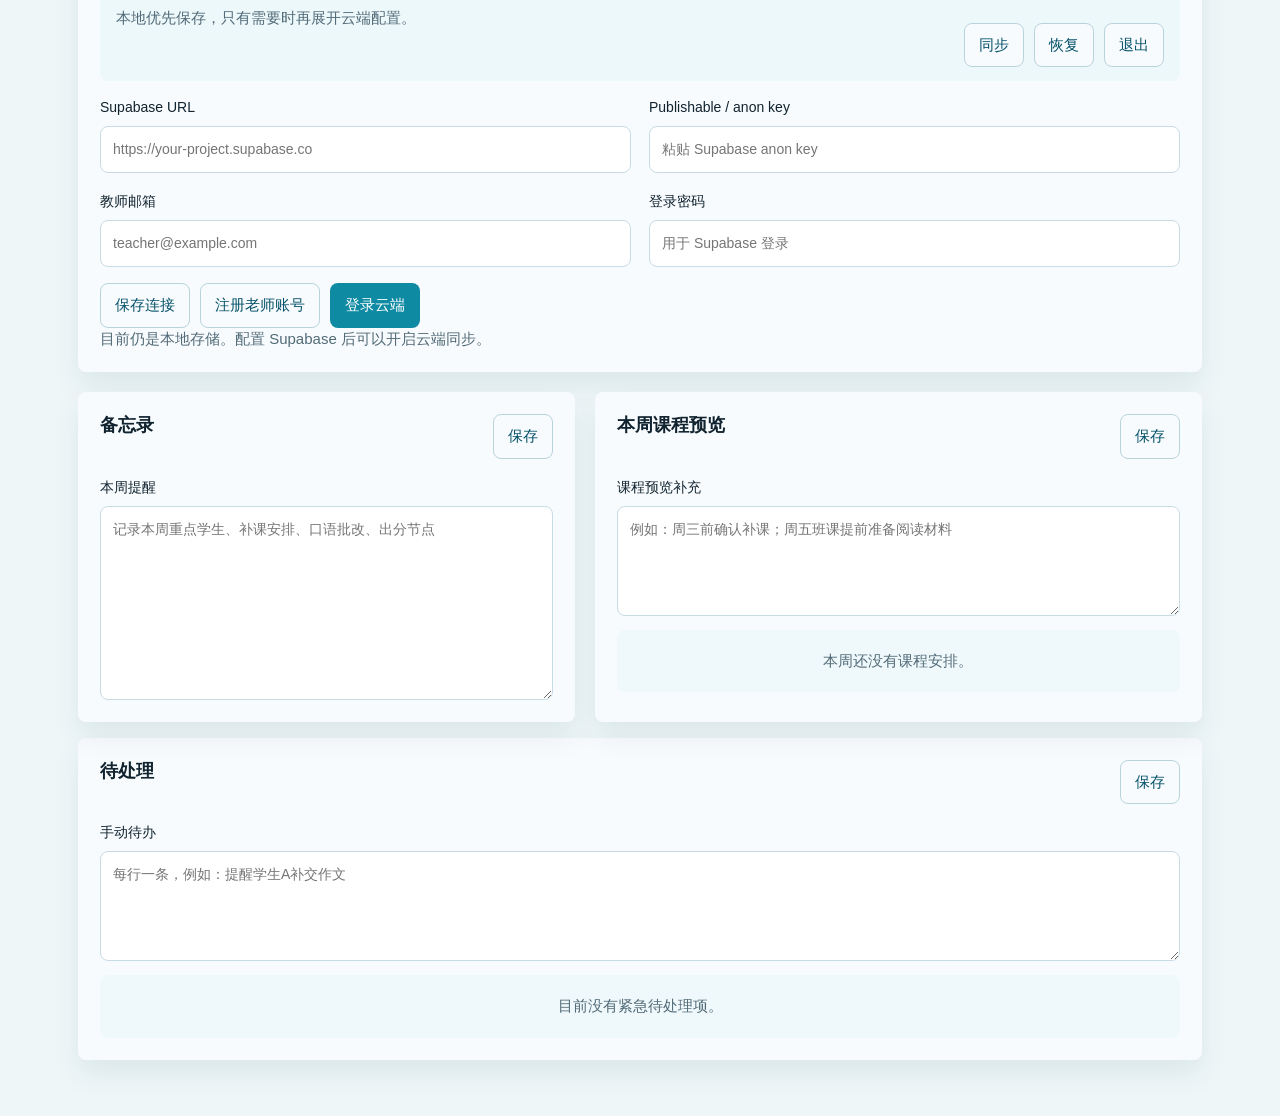
==== commit f89fd4c9: "Add IELTS exam score tracking" ====
--- a/index.html
+++ b/index.html
@@ -4,7 +4,7 @@
     <meta charset="UTF-8" />
     <meta name="viewport" content="width=device-width, initial-scale=1.0" />
     <title>雅思教学统计助手</title>
-    <link rel="stylesheet" href="./style.css?v=20260521-privacy" />
+    <link rel="stylesheet" href="./style.css?v=20260604-score" />
   </head>
   <body>
     <div class="app-shell">
@@ -252,6 +252,68 @@
                   <button type="button" id="resetStudentBtn" class="ghost-btn">清空</button>
                 </div>
               </form>
+            </article>
+
+            <article class="panel-card full-width exam-score-panel">
+              <div class="panel-head">
+                <div>
+                  <div class="panel-kicker">IELTS Score</div>
+                  <h2>实考成绩</h2>
+                </div>
+                <div class="panel-actions">
+                  <button id="resetScoreBtn" type="button" class="ghost-btn">清空成绩表单</button>
+                </div>
+              </div>
+              <div class="exam-score-layout">
+                <form id="scoreForm" class="form-grid score-form">
+                  <input type="hidden" id="scoreId" />
+                  <label>
+                    学生
+                    <select id="scoreStudent"></select>
+                  </label>
+                  <label>
+                    实考日期
+                    <input id="scoreDate" type="date" />
+                  </label>
+                  <label>
+                    Listening
+                    <input id="scoreListening" type="number" min="0" max="9" step="0.5" placeholder="例如：6.5" />
+                  </label>
+                  <label>
+                    Reading
+                    <input id="scoreReading" type="number" min="0" max="9" step="0.5" placeholder="例如：7.0" />
+                  </label>
+                  <label>
+                    Writing
+                    <input id="scoreWriting" type="number" min="0" max="9" step="0.5" placeholder="例如：6.0" />
+                  </label>
+                  <label>
+                    Speaking
+                    <input id="scoreSpeaking" type="number" min="0" max="9" step="0.5" placeholder="例如：6.5" />
+                  </label>
+                  <label>
+                    Overall
+                    <input id="scoreOverall" type="number" min="0" max="9" step="0.5" placeholder="例如：6.5" />
+                  </label>
+                  <label>
+                    成绩截图（可选）
+                    <input id="scoreScreenshotInput" type="file" accept="image/*" />
+                  </label>
+                  <label class="full-span">
+                    备注（可选）
+                    <textarea id="scoreNotes" rows="3" placeholder="记录出分背景、复议、单科短板或下次目标"></textarea>
+                  </label>
+                  <div class="score-screenshot-preview full-span" id="scoreScreenshotPreview"></div>
+                  <div class="form-actions full-span">
+                    <button type="submit" class="primary-btn">保存实考成绩</button>
+                    <button id="removeScoreScreenshotBtn" type="button" class="ghost-btn">移除截图</button>
+                  </div>
+                </form>
+                <div class="score-results">
+                  <div id="scoreComparisonPanel" class="score-comparison"></div>
+                  <div id="scoreList" class="stack-list"></div>
+                </div>
+              </div>
             </article>
           </div>
         </section>
@@ -749,6 +811,6 @@
       </div>
     </div>
 
-    <script src="./app.js?v=20260521-privacy"></script>
+    <script src="./app.js?v=20260604-score"></script>
   </body>
 </html>
--- a/style.css
+++ b/style.css
@@ -1,24 +1,31 @@
 :root {
   color-scheme: light;
-  --bg: #f7efe6;
-  --panel: #fffaf3;
+  --bg: #eef6f8;
+  --panel: #f8fbfd;
   --panel-strong: #ffffff;
-  --line: #ead1bc;
-  --text: #24160f;
-  --muted: #5f4635;
-  --brand: #c96426;
-  --brand-deep: #7b3512;
-  --brand-soft: #f4d8c4;
-  --brand-soft-2: #fff1e6;
-  --warn: #d99026;
-  --danger: #9f4e36;
-  --shadow: 0 14px 28px rgba(114, 58, 20, 0.08);
+  --line: #c8dce5;
+  --text: #10232f;
+  --muted: #526b78;
+  --brand: #0f8aa3;
+  --brand-deep: #07536b;
+  --brand-soft: #d8f0f5;
+  --brand-soft-2: #edf8fb;
+  --trial: #4f7ecb;
+  --trial-soft: #dde8ff;
+  --trial-soft-2: #f3f7ff;
+  --warn: #6b8f2a;
+  --danger: #b84a62;
+  --shadow: 0 14px 28px rgba(15, 63, 82, 0.08);
   --font-ui: "SF Pro Text", "PingFang SC", "Hiragino Sans GB", "Microsoft YaHei", sans-serif;
   font-family: var(--font-ui);
 }
 
 * {
   box-sizing: border-box;
+}
+
+[hidden] {
+  display: none !important;
 }
 
 body {
@@ -30,11 +37,24 @@
   line-height: 1.5;
 }
 
+body.modal-open {
+  overflow: hidden;
+}
+
 button,
 input,
 select,
 textarea {
   font: inherit;
+}
+
+button:focus-visible,
+a:focus-visible,
+input:focus-visible,
+select:focus-visible,
+textarea:focus-visible {
+  outline: 2px solid rgba(15, 138, 163, 0.58);
+  outline-offset: 2px;
 }
 
 a {
@@ -112,6 +132,7 @@
 .top-actions,
 .form-actions,
 .panel-actions,
+.cloud-actions,
 .tracker-summary,
 .suggestion-row {
   display: flex;
@@ -140,7 +161,7 @@
 .ghost-btn,
 .import-btn {
   background: var(--panel);
-  border-color: #d9b797;
+  border-color: #b9d3dd;
   color: var(--brand-deep);
 }
 
@@ -188,10 +209,10 @@
   border: 0;
   border-radius: 999px;
   padding: 11px 16px;
-  background: #ffe8d7;
+  background: #dff5fa;
   color: var(--brand-deep);
   font-weight: 700;
-  box-shadow: 0 8px 18px rgba(123, 53, 18, 0.08);
+  box-shadow: 0 8px 18px rgba(7, 83, 107, 0.08);
 }
 
 .stats-strip {
@@ -209,14 +230,79 @@
   grid-template-columns: minmax(0, 0.9fr) minmax(0, 1.1fr);
 }
 
+.cloud-panel {
+  margin-top: 20px;
+}
+
+.cloud-card-head,
+.cloud-summary-bar,
+.cloud-summary-meta {
+  display: flex;
+  justify-content: space-between;
+  gap: 12px;
+  align-items: flex-start;
+}
+
+.cloud-card-head {
+  margin-bottom: 14px;
+}
+
+.panel-kicker {
+  margin-bottom: 6px;
+  color: var(--brand);
+  font-size: 12px;
+  font-weight: 700;
+  letter-spacing: 0;
+}
+
+.cloud-summary-meta {
+  align-items: center;
+}
+
+.cloud-summary-bar {
+  padding: 14px 16px;
+  border-radius: 8px;
+  background: var(--brand-soft-2);
+}
+
+.cloud-summary-text {
+  color: var(--muted);
+}
+
+.cloud-panel-body {
+  margin-top: 16px;
+}
+
+.cloud-panel.is-collapsed .cloud-panel-body {
+  display: none;
+}
+
+.compact-actions {
+  justify-content: flex-end;
+}
+
+.cloud-grid {
+  display: grid;
+  grid-template-columns: repeat(2, minmax(0, 1fr));
+  gap: 18px;
+}
+
+.cloud-actions {
+  margin-top: 16px;
+}
+
 .priority-panel {
-  border-color: #c89469;
-  background: #fff8ef;
+  border-color: #95c5d2;
+  background: #f3fbfd;
 }
 
 .workspace-grid {
   grid-template-columns: minmax(300px, 0.72fr) minmax(0, 1.28fr);
   align-items: start;
+}
+
+.workspace-grid > .full-width {
+  grid-column: 1 / -1;
 }
 
 .record-workspace {
@@ -227,6 +313,29 @@
 
 .tracker-grid {
   margin-top: 14px;
+}
+
+.schedule-insight-grid,
+.schedule-workspace,
+.trial-pipeline {
+  display: grid;
+  gap: 14px;
+}
+
+.schedule-insight-grid {
+  grid-template-columns: repeat(4, minmax(0, 1fr));
+  margin-bottom: 16px;
+}
+
+.schedule-workspace {
+  grid-template-columns: minmax(0, 1.12fr) minmax(300px, 0.88fr);
+  align-items: start;
+  margin-top: 16px;
+}
+
+.trial-pipeline {
+  grid-template-columns: repeat(4, minmax(0, 1fr));
+  margin-bottom: 16px;
 }
 
 .summary-card,
@@ -269,9 +378,9 @@
   padding: 6px;
   margin-bottom: 22px;
   border-radius: 8px;
-  background: rgba(251, 252, 248, 0.82);
-  border: 0;
-  box-shadow: inset 0 0 0 1px rgba(201, 100, 38, 0.1);
+  background: rgba(248, 252, 253, 0.86);
+  border: 0;
+  box-shadow: inset 0 0 0 1px rgba(15, 138, 163, 0.12);
   position: sticky;
   top: 12px;
   z-index: 20;
@@ -355,6 +464,17 @@
   gap: 8px;
   flex-wrap: wrap;
   margin-top: 12px;
+}
+
+.record-compact-bar {
+  display: flex;
+  justify-content: space-between;
+  gap: 12px;
+  align-items: center;
+  flex-wrap: wrap;
+  padding: 12px 14px;
+  border-radius: 8px;
+  background: rgba(237, 248, 251, 0.72);
 }
 
 .record-form,
@@ -458,7 +578,7 @@
 input[type="range"]::-webkit-slider-runnable-track {
   height: 8px;
   border-radius: 999px;
-  background: linear-gradient(90deg, #f3d3b8, #c96426);
+  background: linear-gradient(90deg, #bce8f0, #0f8aa3);
 }
 
 input[type="range"]::-webkit-slider-thumb {
@@ -475,7 +595,7 @@
 input[type="range"]::-moz-range-track {
   height: 8px;
   border-radius: 999px;
-  background: linear-gradient(90deg, #f3d3b8, #c96426);
+  background: linear-gradient(90deg, #bce8f0, #0f8aa3);
 }
 
 input[type="range"]::-moz-range-thumb {
@@ -501,6 +621,50 @@
   border-top: 0;
 }
 
+.form-section.is-collapsible {
+  padding: 16px 18px;
+  border-radius: 8px;
+  background: rgba(246, 251, 253, 0.78);
+}
+
+.section-head-collapsible {
+  display: grid;
+  grid-template-columns: minmax(0, 1fr) auto;
+  gap: 6px 12px;
+  align-items: center;
+}
+
+.section-head-collapsible h3,
+.section-head-collapsible p {
+  grid-column: 1;
+}
+
+.section-head-collapsible .section-toggle-btn {
+  grid-column: 2;
+  grid-row: 1 / span 2;
+}
+
+.section-toggle-btn {
+  flex: 0 0 auto;
+  min-width: 76px;
+}
+
+.form-section-body {
+  margin-top: 14px;
+}
+
+.form-section.is-collapsible.is-collapsed .form-section-body {
+  display: none;
+}
+
+.form-section.is-collapsible.is-collapsed {
+  margin: 18px 0;
+}
+
+.form-section.is-collapsible.is-collapsed .section-head {
+  margin-bottom: 0;
+}
+
 .chip-grid,
 .preview-list {
   display: flex;
@@ -513,7 +677,7 @@
   gap: 10px;
   padding: 12px;
   border-radius: 8px;
-  background: rgba(255, 250, 243, 0.78);
+  background: rgba(248, 252, 253, 0.86);
 }
 
 .module-group:last-child {
@@ -541,12 +705,34 @@
   margin-top: 14px;
 }
 
+.section-inline-note {
+  display: flex;
+  gap: 10px;
+  flex-wrap: wrap;
+  margin-top: 14px;
+}
+
+.feedback-preview {
+  min-height: 164px;
+  background: #fbfdff;
+}
+
+.feedback-preview[readonly] {
+  color: var(--text);
+}
+
 .preview-section {
   display: grid;
   grid-template-columns: repeat(2, minmax(0, 1fr));
   gap: 14px;
 }
 
+.preview-section-body {
+  display: grid;
+  grid-template-columns: repeat(2, minmax(0, 1fr));
+  gap: 14px;
+}
+
 .writing-panel {
   display: grid;
   gap: 12px;
@@ -554,11 +740,40 @@
   padding: 16px;
   border: 0;
   border-radius: 8px;
-  background: #fff7ee;
+  background: #f2f8fb;
+}
+
+.interaction-section {
+  background: rgba(240, 248, 251, 0.86);
+}
+
+.interaction-grid {
+  display: grid;
+  grid-template-columns: repeat(2, minmax(0, 1fr));
+  gap: 14px;
+}
+
+.interaction-presets {
+  display: flex;
+  flex-wrap: wrap;
+  gap: 10px;
+  margin-top: 14px;
+}
+
+.interaction-presets .chip-btn {
+  min-height: 40px;
+}
+
+#recordLessonSummary,
+#recordHomeworkNote,
+#recordTeacherPrompt,
+#recordStudentResponse,
+#recordNextGuidance {
+  min-height: 92px;
 }
 
 .teaching-content-section {
-  background: rgba(255, 241, 230, 0.5);
+  background: rgba(238, 248, 251, 0.62);
   border-radius: 8px;
   padding: 18px;
 }
@@ -619,6 +834,31 @@
   gap: 12px;
 }
 
+.trial-overview-grid {
+  display: grid;
+  grid-template-columns: repeat(5, minmax(0, 1fr));
+  gap: 12px;
+}
+
+.trial-stat {
+  padding: 14px;
+  border-radius: 8px;
+  background: var(--brand-soft-2);
+  box-shadow: inset 0 0 0 1px rgba(15, 138, 163, 0.1);
+}
+
+.trial-stat strong {
+  display: block;
+  margin-bottom: 4px;
+  color: var(--brand-deep);
+  font-size: 22px;
+}
+
+.trial-meta-line {
+  margin-top: 12px;
+  color: var(--muted);
+}
+
 .focus-title {
   display: flex;
   justify-content: space-between;
@@ -669,7 +909,7 @@
   overflow: hidden;
   border-radius: 999px;
   border: 0;
-  background: #f1ddc9;
+  background: #d7e8ef;
 }
 
 .reward-bar {
@@ -723,6 +963,12 @@
   border-radius: 8px;
   border: 0;
   background: var(--brand-soft-2);
+}
+
+.time-preset-row {
+  display: flex;
+  flex-wrap: wrap;
+  gap: 10px;
 }
 
 .time-weight {
@@ -748,10 +994,10 @@
   background:
     repeating-linear-gradient(
       90deg,
-      rgba(201, 100, 38, 0.12),
-      rgba(201, 100, 38, 0.12) 12.5%,
-      rgba(201, 100, 38, 0.04) 12.5%,
-      rgba(201, 100, 38, 0.04) 25%
+      rgba(15, 138, 163, 0.12),
+      rgba(15, 138, 163, 0.12) 12.5%,
+      rgba(15, 138, 163, 0.04) 12.5%,
+      rgba(15, 138, 163, 0.04) 25%
   );
   border: 0;
   overflow: hidden;
@@ -762,10 +1008,10 @@
   top: 2px;
   height: 12px;
   border-radius: 999px;
-  background: linear-gradient(90deg, var(--brand), #e08b3b);
+  background: linear-gradient(90deg, var(--brand), #4f7ecb);
   left: 8%;
   width: 14%;
-  box-shadow: 0 4px 10px rgba(123, 53, 18, 0.18);
+  box-shadow: 0 4px 10px rgba(7, 83, 107, 0.18);
 }
 
 .time-weight-notes {
@@ -813,11 +1059,11 @@
   color: var(--text);
   text-align: left;
   cursor: pointer;
-  box-shadow: inset 0 0 0 1px rgba(201, 100, 38, 0.08);
+  box-shadow: inset 0 0 0 1px rgba(15, 138, 163, 0.1);
 }
 
 .schedule-day:hover {
-  background: #fff7ee;
+  background: #eff8fb;
 }
 
 .schedule-day.is-selected {
@@ -867,6 +1113,53 @@
   font-size: 13px;
 }
 
+.schedule-course.is-trial {
+  background: var(--trial-soft-2);
+}
+
+.schedule-course.is-trial strong {
+  color: var(--brand-deep);
+}
+
+.schedule-course.is-class {
+  background: #ecf7f1;
+}
+
+.schedule-course.is-class strong {
+  color: #24574d;
+}
+
+.schedule-course-label {
+  display: inline-flex;
+  align-items: center;
+  gap: 6px;
+}
+
+.event-pill {
+  display: inline-flex;
+  align-items: center;
+  min-height: 22px;
+  padding: 2px 8px;
+  border-radius: 999px;
+  font-size: 11px;
+  font-weight: 700;
+}
+
+.event-pill.is-trial {
+  background: var(--trial-soft);
+  color: var(--brand-deep);
+}
+
+.event-pill.is-class {
+  background: #d9f1e6;
+  color: #1e5f50;
+}
+
+.trial-badge {
+  background: var(--trial-soft);
+  color: var(--brand-deep);
+}
+
 .schedule-empty,
 .schedule-more {
   font-size: 13px;
@@ -877,11 +1170,92 @@
   font-weight: 700;
 }
 
+.schedule-insight-card,
+.trial-stage {
+  min-height: 108px;
+  padding: 16px;
+  border-radius: 8px;
+  background: var(--panel-strong);
+  box-shadow: inset 0 0 0 1px rgba(15, 138, 163, 0.1);
+}
+
+.schedule-insight-card {
+  display: grid;
+  gap: 5px;
+  align-content: start;
+  border-left: 4px solid var(--brand);
+}
+
+.schedule-insight-card.is-class {
+  border-left-color: #2f8f83;
+}
+
+.schedule-insight-card.is-trial,
+.schedule-insight-card.is-conversion {
+  border-left-color: var(--trial);
+}
+
+.schedule-insight-card span,
+.trial-stage span {
+  color: var(--muted);
+  font-size: 13px;
+  font-weight: 700;
+}
+
+.schedule-insight-card strong,
+.trial-stage strong {
+  color: var(--brand-deep);
+  font-size: 24px;
+  line-height: 1.1;
+}
+
+.schedule-insight-card small {
+  color: var(--muted);
+  font-size: 12px;
+}
+
+.class-cohort-card {
+  display: grid;
+  gap: 10px;
+}
+
+.class-progress-row {
+  display: grid;
+  grid-template-columns: repeat(3, minmax(0, 1fr));
+  gap: 8px;
+}
+
+.class-progress-row span {
+  padding: 8px 10px;
+  border-radius: 8px;
+  background: #ecf7f1;
+  color: var(--brand-deep);
+  font-size: 12px;
+  font-weight: 700;
+  text-align: center;
+}
+
+.trial-pipeline {
+  padding: 12px;
+  border-radius: 8px;
+  background: var(--brand-soft-2);
+}
+
+.trial-stage {
+  min-height: 84px;
+  background: var(--panel-strong);
+}
+
+.trial-stage strong {
+  display: block;
+  margin-top: 6px;
+}
+
 .empty-state {
   padding: 20px;
   border-radius: 8px;
   border: 0;
-  background: rgba(255, 241, 230, 0.7);
+  background: rgba(237, 248, 251, 0.76);
   color: var(--muted);
   text-align: center;
 }
@@ -897,6 +1271,119 @@
 
 .student-title h3 {
   margin-bottom: 0;
+}
+
+.exam-score-layout {
+  display: grid;
+  grid-template-columns: minmax(0, 0.9fr) minmax(320px, 1.1fr);
+  gap: 20px;
+  align-items: start;
+}
+
+.score-results {
+  display: grid;
+  gap: 14px;
+}
+
+.score-comparison {
+  display: grid;
+  gap: 12px;
+}
+
+.score-comparison-card {
+  padding: 16px;
+  border-radius: 8px;
+  background: var(--brand-soft-2);
+}
+
+.score-comparison-grid,
+.score-record-grid {
+  display: grid;
+  grid-template-columns: repeat(5, minmax(0, 1fr));
+  gap: 8px;
+}
+
+.score-metric {
+  padding: 10px;
+  border-radius: 8px;
+  background: var(--panel-strong);
+}
+
+.score-metric span,
+.score-attempt-date,
+.score-screenshot-meta {
+  display: block;
+  color: var(--muted);
+  font-size: 12px;
+}
+
+.score-metric strong {
+  display: block;
+  color: var(--brand-deep);
+  font-size: 19px;
+  line-height: 1.2;
+}
+
+.score-delta {
+  margin-top: 4px;
+  font-size: 12px;
+  font-weight: 700;
+}
+
+.score-delta.is-up {
+  color: #16725f;
+}
+
+.score-delta.is-down {
+  color: var(--danger);
+}
+
+.score-delta.is-same {
+  color: var(--muted);
+}
+
+.score-screenshot-preview {
+  min-height: 78px;
+  padding: 12px;
+  border-radius: 8px;
+  background: var(--brand-soft-2);
+}
+
+.score-screenshot-card {
+  display: grid;
+  grid-template-columns: 92px minmax(0, 1fr);
+  gap: 12px;
+  align-items: center;
+}
+
+.score-screenshot-card img,
+.score-thumb {
+  width: 92px;
+  height: 64px;
+  border-radius: 8px;
+  object-fit: cover;
+  border: 1px solid var(--line);
+  background: var(--panel-strong);
+}
+
+.score-record-head {
+  display: flex;
+  align-items: flex-start;
+  justify-content: space-between;
+  gap: 12px;
+  flex-wrap: wrap;
+}
+
+.score-record-main {
+  display: grid;
+  gap: 12px;
+}
+
+.score-record-thumb-row {
+  display: flex;
+  align-items: center;
+  gap: 12px;
+  flex-wrap: wrap;
 }
 
 .course-badge {
@@ -910,13 +1397,193 @@
 }
 
 .course-badge.is-one-on-one {
-  background: #ffe3cf;
-  color: #7b3512;
+  background: #dff5fa;
+  color: #07536b;
 }
 
 .course-badge.is-class {
-  background: #f8d99b;
-  color: #5b3510;
+  background: #d9f1e6;
+  color: #1e5f50;
+}
+
+.agenda-group {
+  display: grid;
+  gap: 12px;
+}
+
+.agenda-group + .agenda-group {
+  margin-top: 18px;
+}
+
+.agenda-group-title {
+  margin: 0;
+  color: var(--brand-deep);
+}
+
+.day-agenda-summary {
+  display: grid;
+  grid-template-columns: 1.35fr repeat(4, minmax(0, 1fr));
+  gap: 10px;
+  margin-bottom: 14px;
+  padding: 12px;
+  border-radius: 8px;
+  background: var(--brand-soft-2);
+}
+
+.day-agenda-summary div {
+  padding: 10px;
+  border-radius: 8px;
+  background: var(--panel-strong);
+}
+
+.day-agenda-summary span {
+  display: block;
+  margin-bottom: 4px;
+  color: var(--muted);
+  font-size: 12px;
+  font-weight: 700;
+}
+
+.day-agenda-summary strong {
+  color: var(--brand-deep);
+  font-size: 15px;
+}
+
+.agenda-timeline {
+  gap: 10px;
+}
+
+.agenda-item {
+  display: grid;
+  grid-template-columns: 76px minmax(0, 1fr);
+  gap: 14px;
+  align-items: start;
+}
+
+.agenda-item.is-class {
+  box-shadow: inset 4px 0 0 #2f8f83, inset 0 0 0 1px rgba(15, 138, 163, 0.1);
+}
+
+.agenda-item.is-record {
+  box-shadow: inset 4px 0 0 var(--brand), inset 0 0 0 1px rgba(15, 138, 163, 0.1);
+}
+
+.agenda-time {
+  display: grid;
+  gap: 4px;
+  justify-items: center;
+  padding: 10px 8px;
+  border-radius: 8px;
+  background: var(--brand-soft-2);
+  color: var(--brand-deep);
+}
+
+.agenda-time strong {
+  font-size: 17px;
+  line-height: 1;
+}
+
+.agenda-time span {
+  color: var(--muted);
+  font-size: 12px;
+}
+
+.agenda-main {
+  min-width: 0;
+}
+
+.trial-card {
+  border-left: 4px solid rgba(79, 126, 203, 0.52);
+  background: var(--panel-strong);
+  box-shadow: inset 0 0 0 1px rgba(15, 138, 163, 0.1);
+}
+
+.trial-card.is-converted {
+  border-left-color: var(--brand);
+  background: #fbfdff;
+}
+
+.trial-card .stack-meta {
+  color: var(--muted);
+}
+
+.trial-card .ghost-btn {
+  color: var(--brand-deep);
+}
+
+.status-scheduled {
+  color: var(--brand-deep);
+}
+
+.status-no-show,
+.status-paused {
+  color: var(--warn);
+}
+
+.status-converted {
+  color: var(--brand-deep);
+}
+
+.modal-shell {
+  position: fixed;
+  inset: 0;
+  z-index: 50;
+  display: grid;
+  place-items: center;
+  padding: 20px;
+  overflow-y: auto;
+}
+
+.modal-backdrop {
+  position: absolute;
+  inset: 0;
+  z-index: 0;
+  background: rgba(8, 26, 38, 0.38);
+  backdrop-filter: blur(4px);
+}
+
+.modal-dialog {
+  position: relative;
+  z-index: 1;
+  width: min(860px, 100%);
+  max-height: calc(100vh - 40px);
+  overflow: auto;
+  padding: 22px;
+  border-radius: 8px;
+  background: var(--panel);
+  box-shadow: 0 30px 80px rgba(8, 26, 38, 0.18);
+}
+
+.trial-list-grid {
+  display: grid;
+  gap: 12px;
+}
+
+.trial-card-head,
+.trial-card-meta,
+.trial-inline-actions {
+  display: flex;
+  gap: 10px;
+  flex-wrap: wrap;
+  align-items: center;
+}
+
+.trial-card-head {
+  justify-content: space-between;
+}
+
+.trial-card-meta {
+  margin: 8px 0 2px;
+}
+
+.trial-detail-grid {
+  display: grid;
+  gap: 6px;
+  margin-top: 10px;
+}
+
+.trial-detail-grid strong {
+  color: var(--text);
 }
 
 .custom-module-row {
@@ -926,6 +1593,20 @@
 
 .custom-module-row input {
   flex: 1 1 260px;
+}
+
+.save-status {
+  display: inline-flex;
+  align-items: center;
+  min-height: 42px;
+  color: var(--brand-deep);
+  font-size: 13px;
+  opacity: 0;
+  transition: opacity 180ms ease;
+}
+
+.save-status.is-visible {
+  opacity: 1;
 }
 
 @media (max-width: 980px) {
@@ -937,18 +1618,37 @@
 
   .dashboard-grid,
   .dashboard-secondary,
+  .trial-overview-grid,
   .workspace-grid,
+  .schedule-insight-grid,
+  .schedule-workspace,
+  .trial-pipeline,
   .form-grid,
   .filter-grid,
   .builder-grid,
+  .cloud-grid,
+  .interaction-grid,
   .preview-section,
+  .preview-section-body,
   .mini-grid,
+  .exam-score-layout,
+  .score-comparison-grid,
+  .score-record-grid,
   #studentTargetTicks,
   .time-weight-notes {
     grid-template-columns: 1fr;
   }
 
   .stats-strip {
+    grid-template-columns: repeat(2, minmax(0, 1fr));
+  }
+
+  .schedule-insight-grid,
+  .trial-pipeline {
+    grid-template-columns: repeat(2, minmax(0, 1fr));
+  }
+
+  .day-agenda-summary {
     grid-template-columns: repeat(2, minmax(0, 1fr));
   }
 
@@ -985,6 +1685,13 @@
   .top-actions,
   .panel-actions {
     width: 100%;
+  }
+
+  .cloud-summary-bar,
+  .cloud-card-head,
+  .cloud-summary-meta,
+  .record-compact-bar {
+    flex-direction: column;
   }
 
   .ghost-btn,
@@ -998,4 +1705,19 @@
   .stats-strip {
     grid-template-columns: 1fr;
   }
-}
+
+  .schedule-insight-grid,
+  .trial-pipeline,
+  .day-agenda-summary,
+  .class-progress-row {
+    grid-template-columns: 1fr;
+  }
+
+  .agenda-item {
+    grid-template-columns: 1fr;
+  }
+
+  .agenda-time {
+    justify-items: start;
+  }
+}
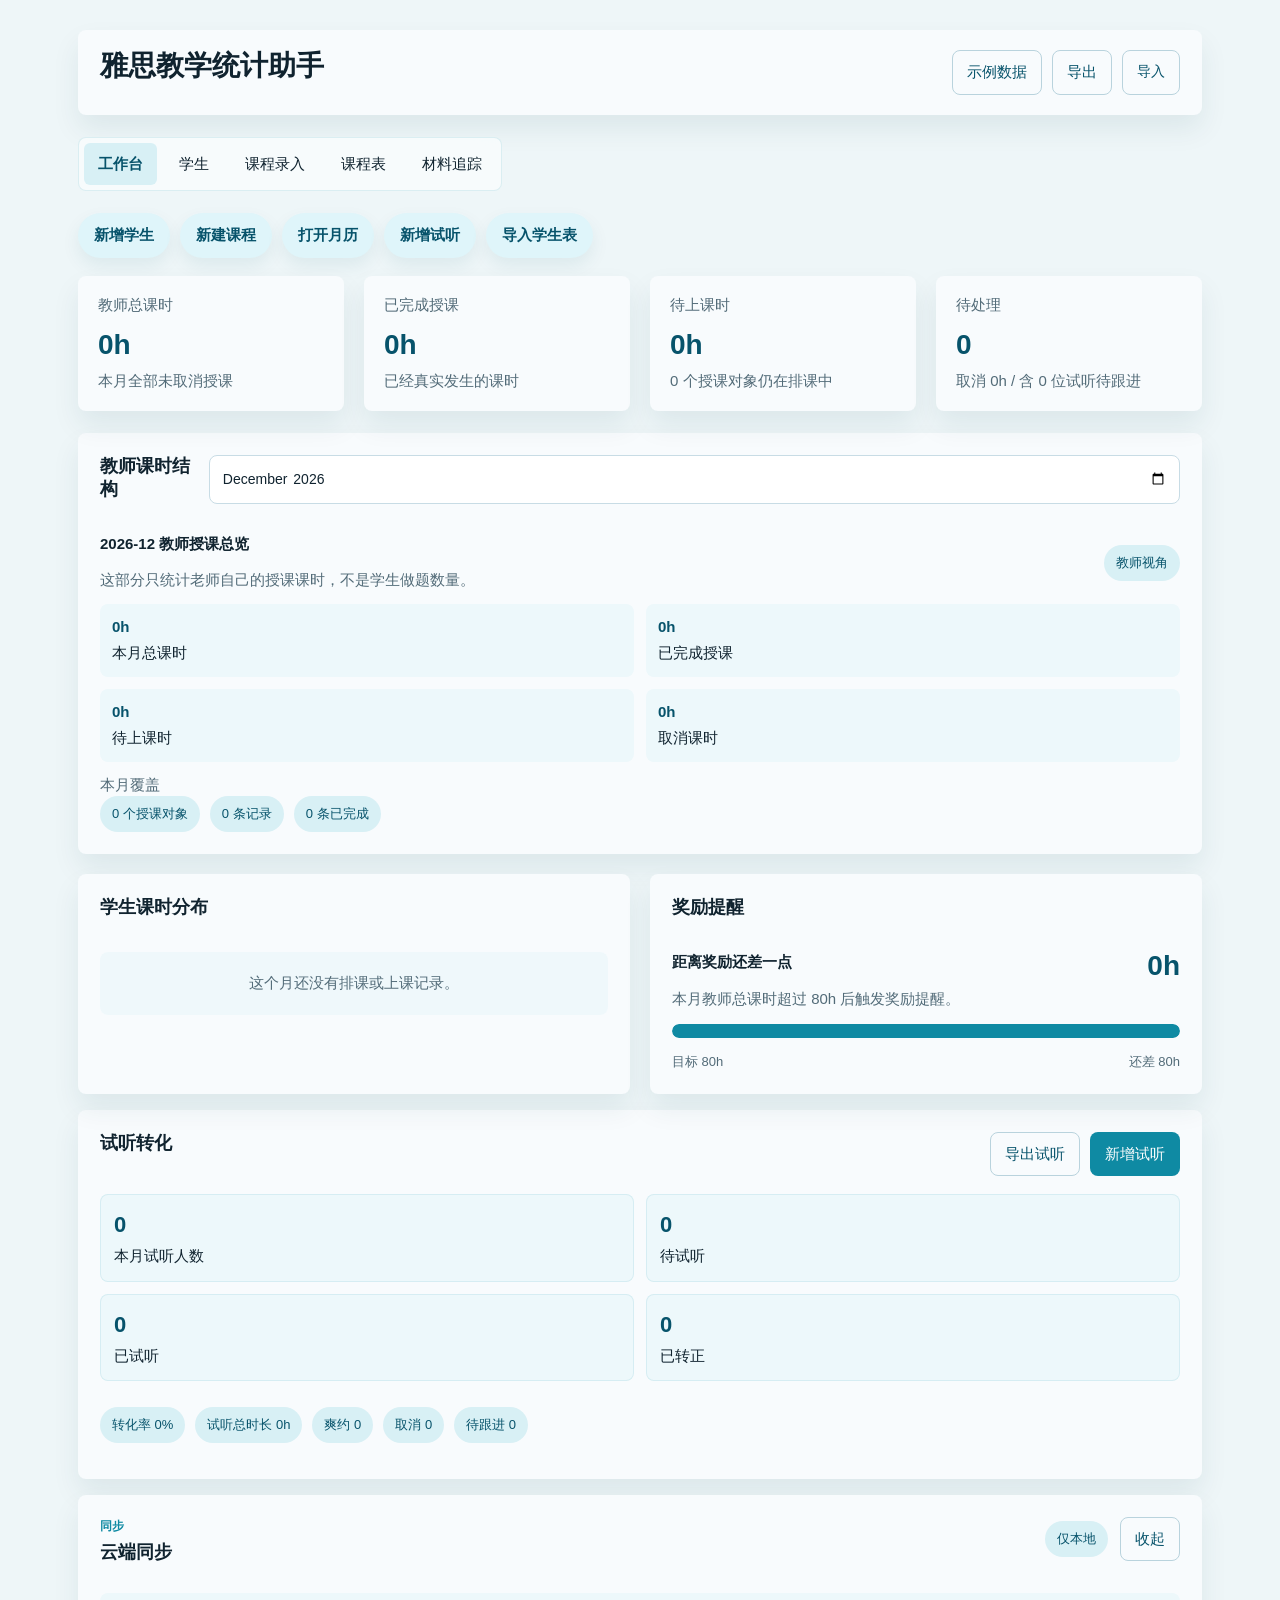
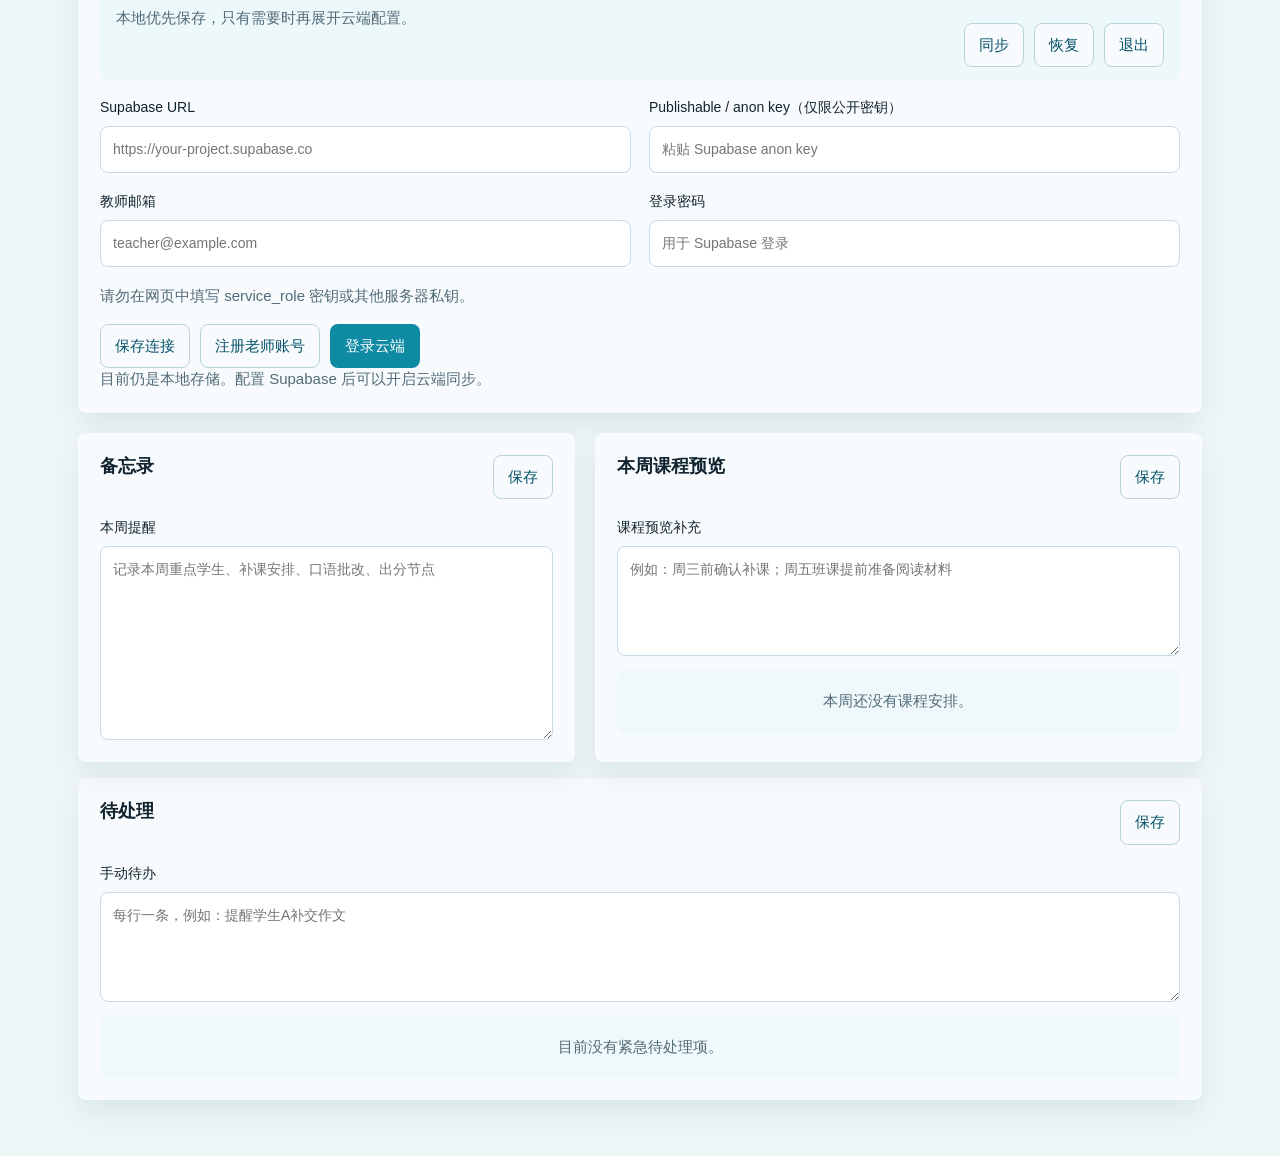
==== commit 3266435f: "Remove student data and harden public release" ====
--- a/index.html
+++ b/index.html
@@ -3,8 +3,13 @@
   <head>
     <meta charset="UTF-8" />
     <meta name="viewport" content="width=device-width, initial-scale=1.0" />
+    <meta name="referrer" content="no-referrer" />
+    <meta
+      http-equiv="Content-Security-Policy"
+      content="default-src 'self'; script-src 'self'; style-src 'self'; img-src 'self' data: blob:; connect-src 'self' https://*.supabase.co; object-src 'none'; base-uri 'none'; form-action 'self'"
+    />
     <title>雅思教学统计助手</title>
-    <link rel="stylesheet" href="./style.css?v=20260604-score" />
+    <link rel="stylesheet" href="./style.css?v=20260802-privacy" />
   </head>
   <body>
     <div class="app-shell">
@@ -103,7 +108,7 @@
                   <input id="cloudUrl" type="url" placeholder="https://your-project.supabase.co" />
                 </label>
                 <label>
-                  Publishable / anon key
+                  Publishable / anon key（仅限公开密钥）
                   <input id="cloudAnonKey" type="password" placeholder="粘贴 Supabase anon key" />
                 </label>
                 <label>
@@ -114,6 +119,7 @@
                   登录密码
                   <input id="cloudPassword" type="password" placeholder="用于 Supabase 登录" />
                 </label>
+                <div class="stack-meta full-span">请勿在网页中填写 service_role 密钥或其他服务器私钥。</div>
               </div>
               <div class="cloud-actions">
                 <button id="saveCloudConfigBtn" type="button" class="ghost-btn">保存连接</button>
@@ -168,7 +174,7 @@
               <div class="panel-head">
                 <h2>学生列表</h2>
                 <div class="panel-actions">
-                  <a class="ghost-btn" href="./student-import-template.xlsx" download>Excel范本</a>
+                  <a class="ghost-btn" href="./student-import-template.xlsx?v=20260606-simple" download>Excel范本</a>
                   <label class="ghost-btn import-btn">
                     导入学生Excel
                     <input id="studentExcelInput" type="file" accept=".xlsx,.csv" />
@@ -811,6 +817,6 @@
       </div>
     </div>
 
-    <script src="./app.js?v=20260604-score"></script>
+    <script src="./app.js?v=20260802-privacy"></script>
   </body>
 </html>
